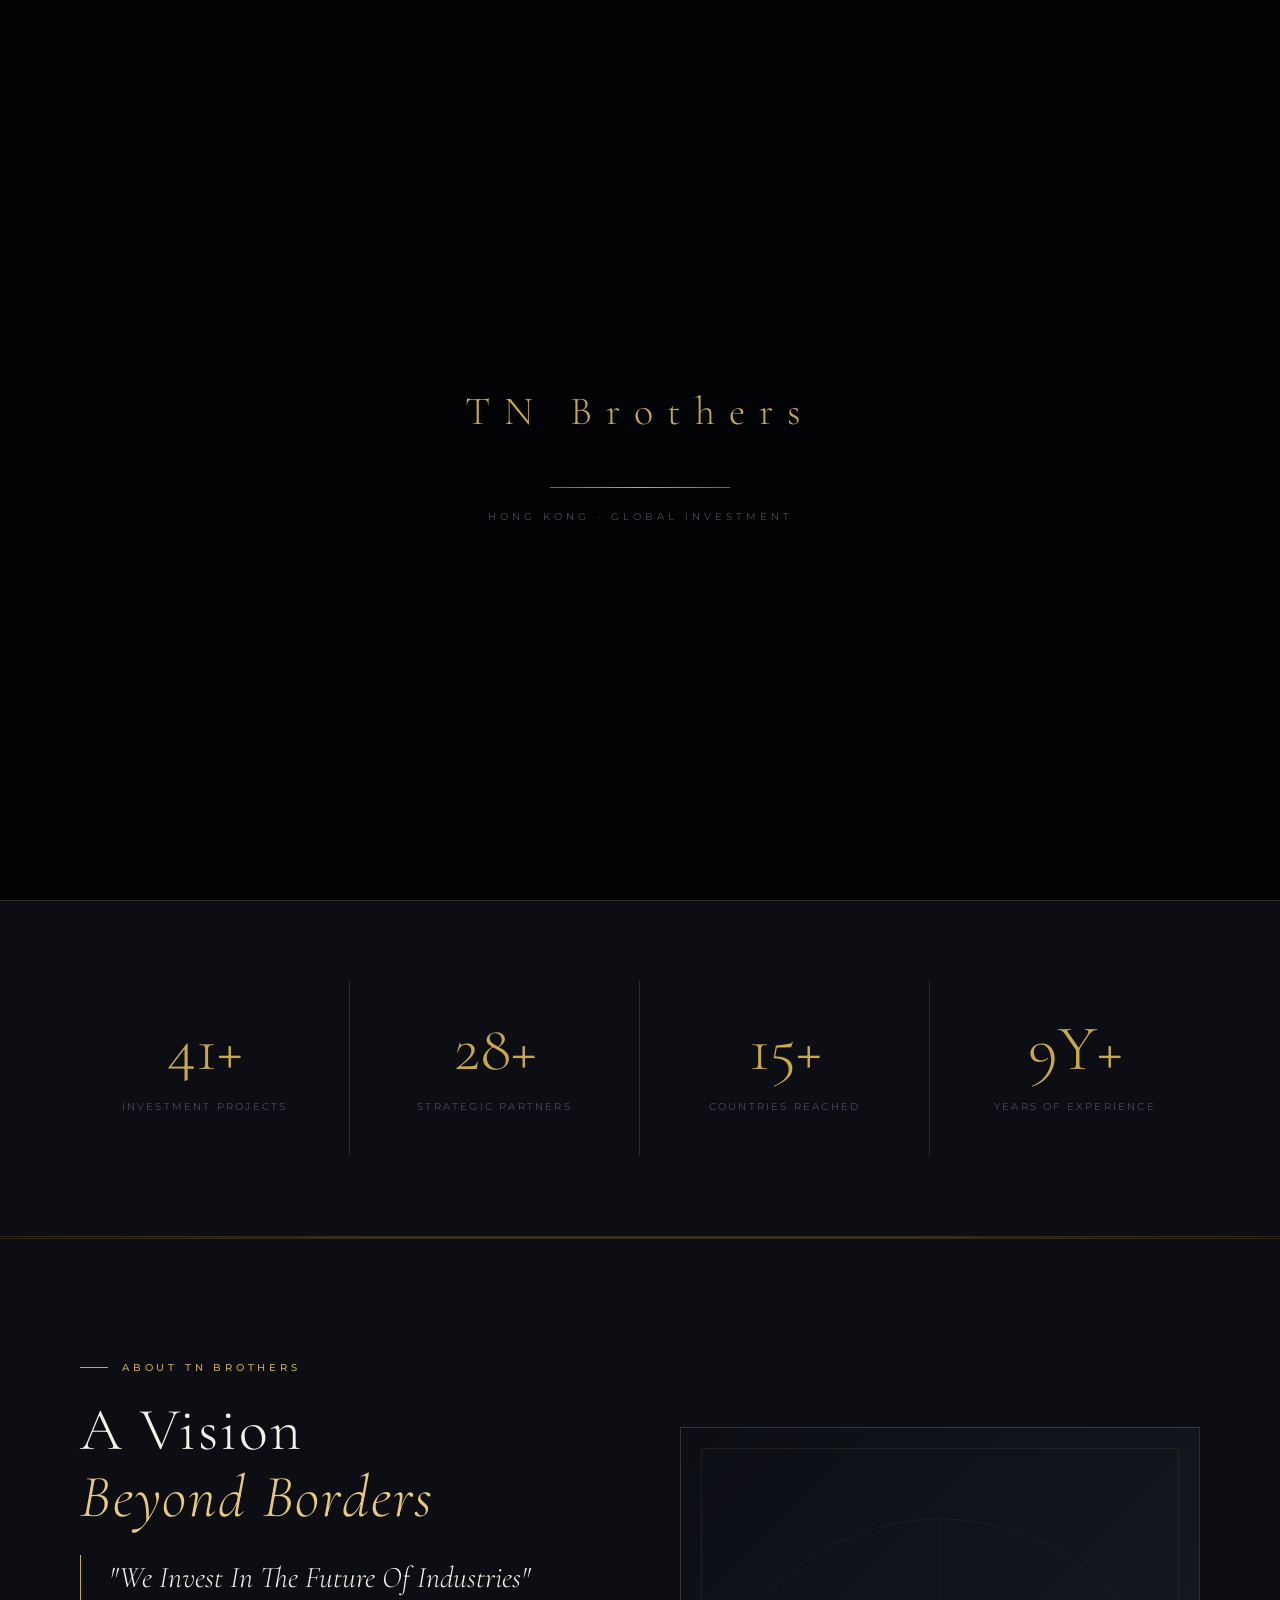
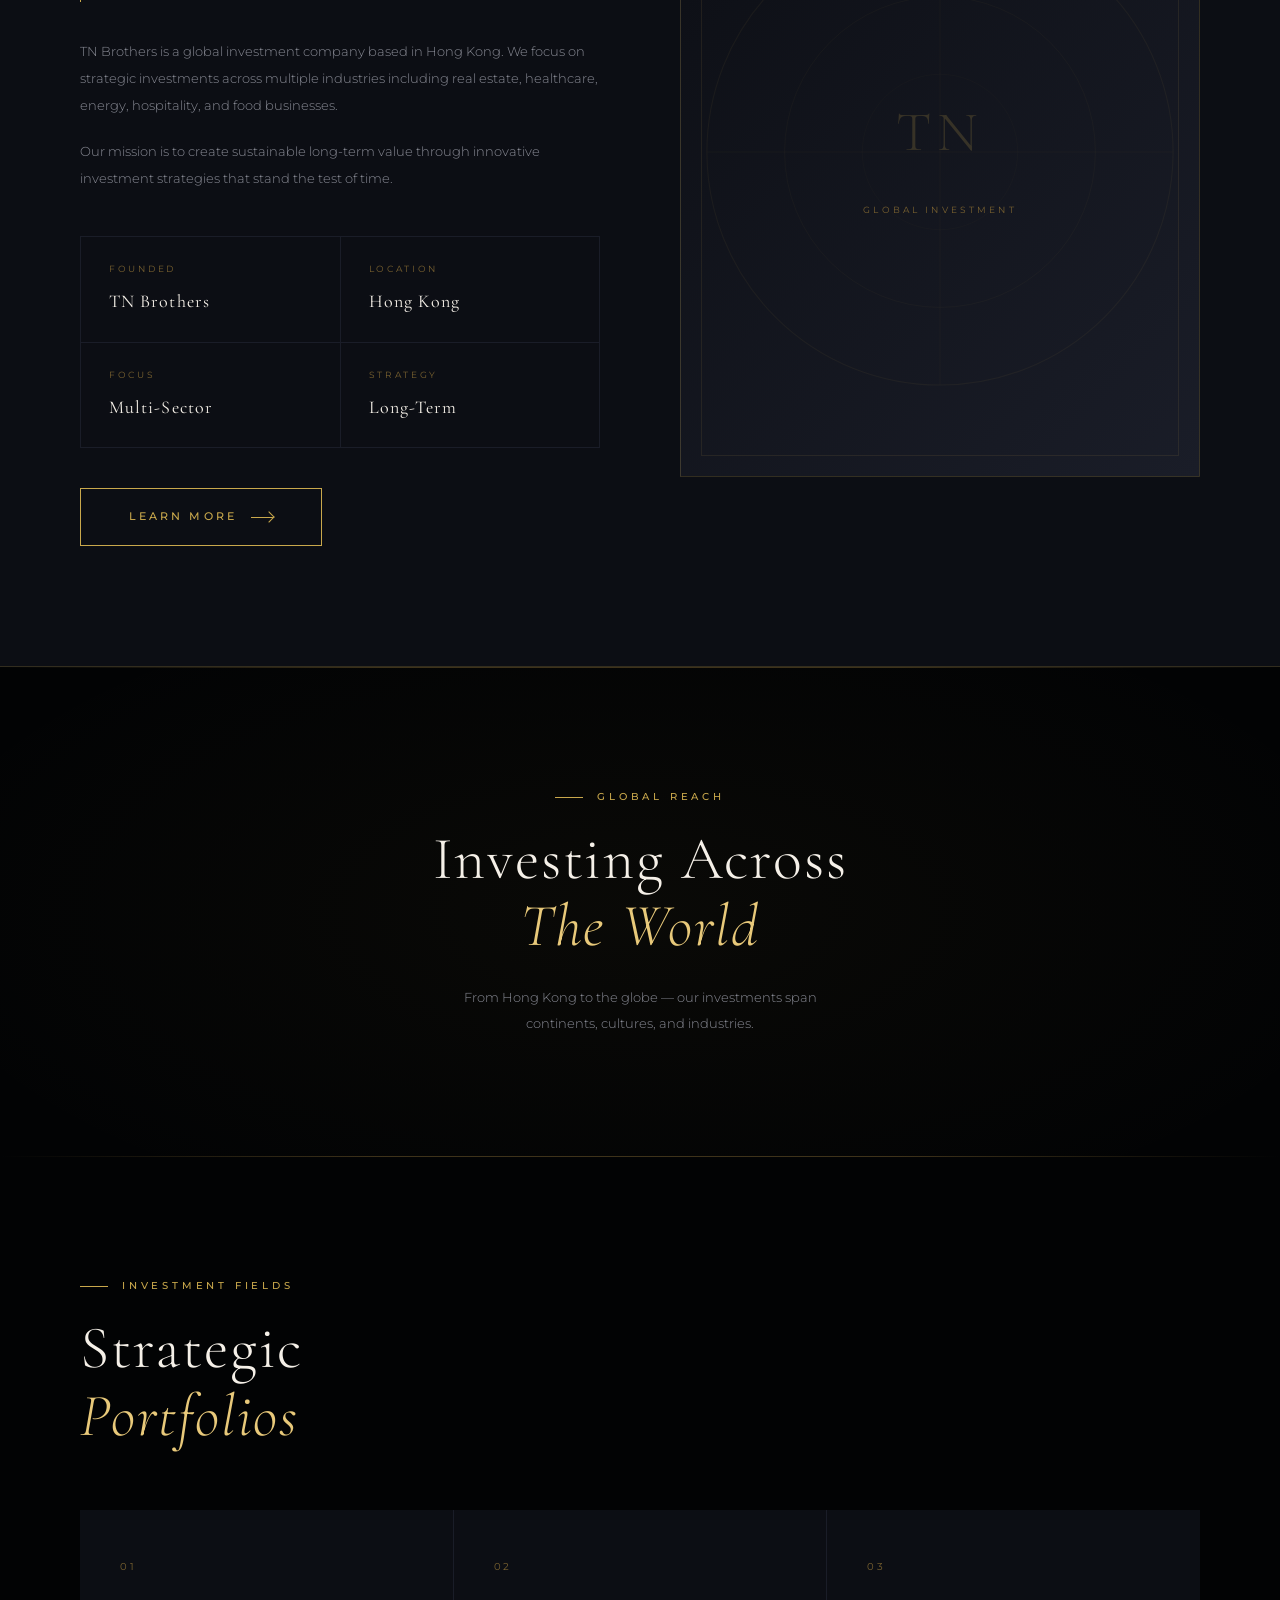
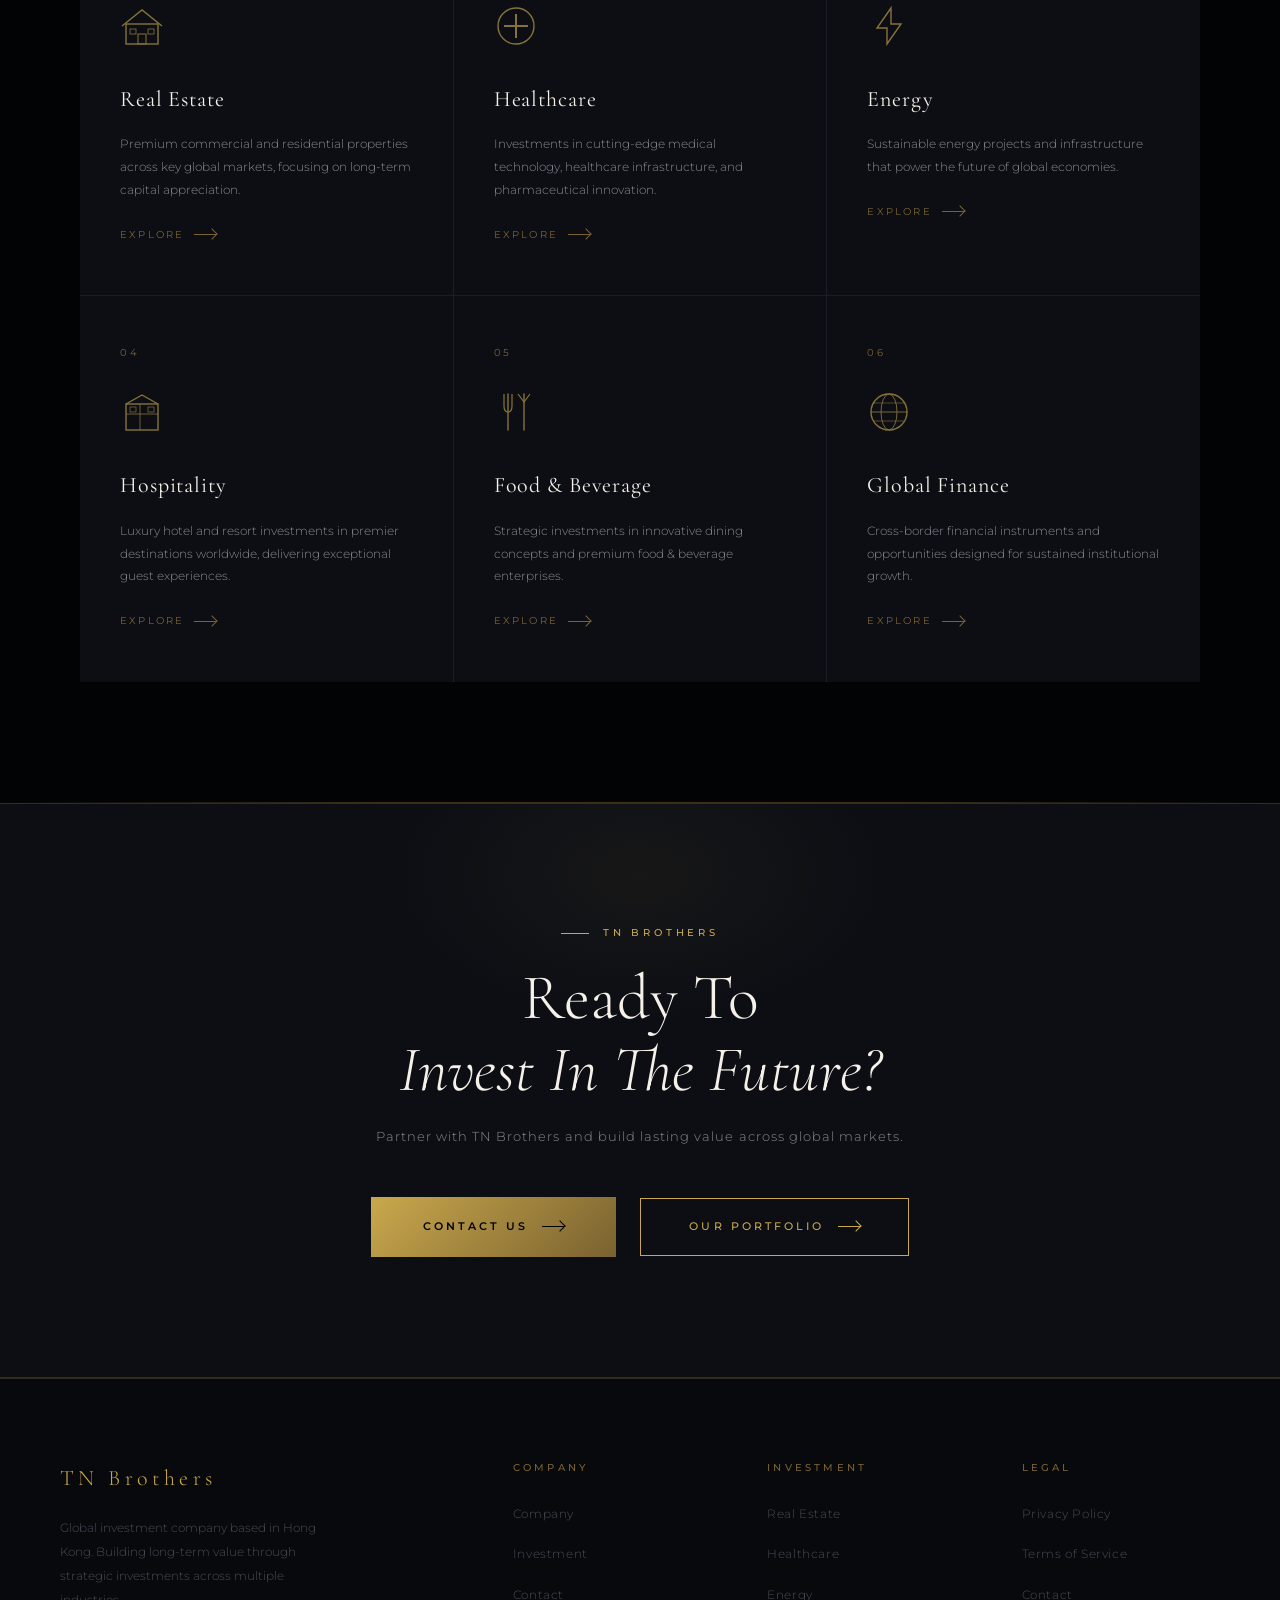
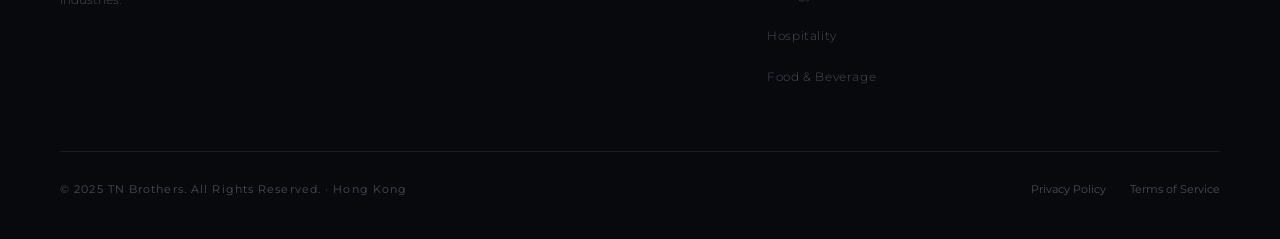
==== index.html @ 31b8f92a "Add files via upload" ====
<!DOCTYPE html>
<html lang="en">
<head>
  <!-- ============================================================
       TN BROTHERS - index.html (TOPページ)
       ここの情報を変更すれば基本情報が変わります
  ============================================================ -->
  <meta charset="UTF-8">
  <meta name="viewport" content="width=device-width, initial-scale=1.0">
  <meta name="description" content="TN Brothers - Global Investment Company based in Hong Kong. Strategic investments in real estate, healthcare, energy, hospitality and food businesses.">
  <meta name="keywords"    content="TN Brothers, investment, Hong Kong, global investment, real estate, healthcare, energy, hospitality">
  <meta property="og:title"       content="TN Brothers | Global Investment Company">
  <meta property="og:description" content="Building Long-Term Value Beyond Borders">
  <meta property="og:type"        content="website">
  <title>TN Brothers | Global Investment Company</title>
  <link rel="stylesheet" href="style.css">
  <!-- ファビコン（SVGインライン） -->
  <link rel="icon" type="image/svg+xml" href="data:image/svg+xml,<svg xmlns='http://www.w3.org/2000/svg' viewBox='0 0 32 32'><rect width='32' height='32' fill='%23020304'/><text y='24' x='3' font-size='22' fill='%23c9a84c' font-family='serif' font-weight='300'>T</text></svg>">
</head>
<body>

  <!-- ============================================================
       ローディング画面
  ============================================================ -->
  <div id="loading">
    <div class="loading-logo">TN Brothers</div>
    <div class="loading-bar-wrap">
      <div class="loading-bar"></div>
    </div>
    <div class="loading-text">Hong Kong · Global Investment</div>
  </div>

  <!-- ============================================================
       モバイルメニュー
  ============================================================ -->
  <nav class="mobile-menu" aria-label="Mobile Navigation">
    <ul class="mobile-menu-links">
      <li><a href="index.html">Home</a></li>
      <li><a href="company.html">Company</a></li>
      <li><a href="investment.html">Investment</a></li>
      <li><a href="contact.html">Contact</a></li>
    </ul>
  </nav>

  <!-- ============================================================
       ナビゲーション
  ============================================================ -->
  <header id="navbar" role="banner">
    <!-- ロゴ -->
    <a href="index.html" class="nav-logo" aria-label="TN Brothers Home">
      <!-- SVGロゴマーク（TNを象徴するシンプルな幾何学デザイン） -->
      <svg class="nav-logo-mark" viewBox="0 0 40 40" fill="none" xmlns="http://www.w3.org/2000/svg" aria-hidden="true">
        <rect x="0.5" y="0.5" width="39" height="39" stroke="#c9a84c" stroke-width="0.5" opacity="0.35"/>
        <!-- T の縦線 -->
        <line x1="7"  y1="8"  x2="7"  y2="32" stroke="#c9a84c" stroke-width="1.5" stroke-linecap="round"/>
        <!-- T の横線 -->
        <line x1="7"  y1="8"  x2="21" y2="8"  stroke="#c9a84c" stroke-width="1.5" stroke-linecap="round"/>
        <!-- T の中間線 -->
        <line x1="7"  y1="20" x2="16" y2="20" stroke="#c9a84c" stroke-width="0.9" opacity="0.6"/>
        <!-- N の縦線（左） -->
        <line x1="26" y1="8"  x2="26" y2="32" stroke="#c9a84c" stroke-width="1.5" stroke-linecap="round"/>
        <!-- N の縦線（右） -->
        <line x1="33" y1="8"  x2="33" y2="32" stroke="#c9a84c" stroke-width="1.5" stroke-linecap="round"/>
        <!-- N の斜め線 -->
        <line x1="26" y1="8"  x2="33" y2="32" stroke="#c9a84c" stroke-width="0.9" opacity="0.7"/>
      </svg>
      <span class="nav-logo-text">TN <span>Brothers</span></span>
    </a>

    <!-- ナビリンク（デスクトップ） -->
    <ul class="nav-links" role="navigation" aria-label="Main Navigation">
      <li><a href="company.html">Company</a></li>
      <li><a href="investment.html">Investment</a></li>
      <li><a href="contact.html">Contact</a></li>
    </ul>

    <!-- ハンバーガーボタン（モバイル） -->
    <button class="hamburger" aria-label="Toggle Menu" aria-expanded="false">
      <span></span>
      <span></span>
      <span></span>
    </button>
  </header>

  <!-- ============================================================
       ヒーローセクション
  ============================================================ -->
  <section class="hero" aria-label="Hero">

    <!-- 背景グラデーション -->
    <div class="hero-bg"></div>

    <!-- グリッドライン装飾 -->
    <div class="hero-grid" aria-hidden="true"></div>

    <!-- 下部フェードオーバーレイ -->
    <div class="hero-overlay" aria-hidden="true"></div>

    <!-- メインコンテンツ -->
    <div class="hero-content">

      <!-- ラベル -->
      <div class="hero-label">
        Global Investment Company &nbsp;·&nbsp; Hong Kong
      </div>

      <!-- メインタイトル
           ここのテキストを変更するとキャッチコピーが変わります -->
      <h1 class="hero-title">
        Building Long-Term<br>
        <em>Value Beyond Borders</em>
      </h1>

      <!-- サブタイトル -->
      <p class="hero-sub">
        Strategic Investments For The Future
      </p>

      <!-- CTAボタン -->
      <a href="contact.html" class="hero-cta">
        Get In Touch
        <span class="arrow-right" aria-hidden="true"></span>
      </a>
    </div>

    <!-- スクロールインジケーター -->
    <div class="hero-scroll" aria-hidden="true">
      <span class="hero-scroll-text">Scroll</span>
      <div class="hero-scroll-line"></div>
    </div>
  </section>

  <!-- ============================================================
       実績カウンターセクション
  ============================================================ -->
  <section style="background: var(--color-black-card); border-top: var(--border-gold); border-bottom: var(--border-gold); padding: 80px 60px;" aria-label="Statistics">
    <div style="max-width: var(--max-width); margin: 0 auto; display: grid; grid-template-columns: repeat(4, 1fr); gap: 0;">

      <!-- カウンター1 -->
      <div class="fade-in" style="padding: 36px; text-align: center; border-right: var(--border-gold);">
        <span style="font-family: var(--font-display); font-size: clamp(44px, 5vw, 68px); font-weight: 300; color: var(--color-gold); display: block; line-height: 1; margin-bottom: 10px;">
          <span data-counter="48" data-suffix="+">0+</span>
        </span>
        <span style="font-size: 10px; letter-spacing: 0.22em; text-transform: uppercase; color: var(--color-silver-dim);">
          Investment Projects
        </span>
      </div>

      <!-- カウンター2 -->
      <div class="fade-in" style="padding: 36px; text-align: center; border-right: var(--border-gold); transition-delay: 0.1s;">
        <span style="font-family: var(--font-display); font-size: clamp(44px, 5vw, 68px); font-weight: 300; color: var(--color-gold); display: block; line-height: 1; margin-bottom: 10px;">
          <span data-counter="32" data-suffix="+">0+</span>
        </span>
        <span style="font-size: 10px; letter-spacing: 0.22em; text-transform: uppercase; color: var(--color-silver-dim);">
          Strategic Partners
        </span>
      </div>

      <!-- カウンター3 -->
      <div class="fade-in" style="padding: 36px; text-align: center; border-right: var(--border-gold); transition-delay: 0.2s;">
        <span style="font-family: var(--font-display); font-size: clamp(44px, 5vw, 68px); font-weight: 300; color: var(--color-gold); display: block; line-height: 1; margin-bottom: 10px;">
          <span data-counter="18" data-suffix="+">0+</span>
        </span>
        <span style="font-size: 10px; letter-spacing: 0.22em; text-transform: uppercase; color: var(--color-silver-dim);">
          Countries Reached
        </span>
      </div>

      <!-- カウンター4 -->
      <div class="fade-in" style="padding: 36px; text-align: center; transition-delay: 0.3s;">
        <span style="font-family: var(--font-display); font-size: clamp(44px, 5vw, 68px); font-weight: 300; color: var(--color-gold); display: block; line-height: 1; margin-bottom: 10px;">
          <span data-counter="10" data-suffix="Y+">0Y+</span>
        </span>
        <span style="font-size: 10px; letter-spacing: 0.22em; text-transform: uppercase; color: var(--color-silver-dim);">
          Years Of Experience
        </span>
      </div>

    </div>
  </section>

  <div class="divider"></div>

  <!-- ============================================================
       会社紹介セクション
  ============================================================ -->
  <section class="about-section" aria-label="About TN Brothers">
    <div class="section-wrap">
      <div class="about-grid">

        <!-- 左：テキスト -->
        <div>
          <div class="section-label fade-in">About TN Brothers</div>

          <h2 class="section-title fade-in" style="transition-delay: 0.1s;">
            A Vision<br>
            <em>Beyond Borders</em>
          </h2>

          <!-- 引用文 -->
          <blockquote class="about-quote fade-in" style="transition-delay: 0.15s;">
            "We Invest In The Future Of Industries"
          </blockquote>

          <!-- 会社紹介文
               ここのテキストを変更すると会社紹介文が変わります -->
          <p class="about-text fade-in" style="transition-delay: 0.2s;">
            TN Brothers is a global investment company based in Hong Kong.
            We focus on strategic investments across multiple industries including
            real estate, healthcare, energy, hospitality, and food businesses.
          </p>
          <p class="about-text fade-in" style="transition-delay: 0.25s;">
            Our mission is to create sustainable long-term value through
            innovative investment strategies that stand the test of time.
          </p>

          <!-- 会社データ -->
          <div class="about-data fade-in" style="transition-delay: 0.3s;">
            <div class="about-data-item">
              <div class="about-data-label">Founded</div>
              <div class="about-data-value">TN Brothers</div>
            </div>
            <div class="about-data-item">
              <div class="about-data-label">Location</div>
              <div class="about-data-value">Hong Kong</div>
            </div>
            <div class="about-data-item">
              <div class="about-data-label">Focus</div>
              <div class="about-data-value">Multi-Sector</div>
            </div>
            <div class="about-data-item">
              <div class="about-data-label">Strategy</div>
              <div class="about-data-value">Long-Term</div>
            </div>
          </div>

          <a href="company.html" class="btn-outline fade-in" style="margin-left: 0; margin-top: 40px; transition-delay: 0.35s; display: inline-flex;">
            <span>Learn More</span>
            <span class="arrow-right" aria-hidden="true"></span>
          </a>
        </div>

        <!-- 右：ビジュアル -->
        <div class="about-visual fade-in-right" style="transition-delay: 0.2s;">
          <div class="about-visual-box">
            <!-- 背景の装飾SVG -->
            <svg style="position:absolute;inset:0;width:100%;height:100%;opacity:0.06;" viewBox="0 0 400 500" fill="none" aria-hidden="true">
              <circle cx="200" cy="250" r="180" stroke="#c9a84c" stroke-width="0.8"/>
              <circle cx="200" cy="250" r="120" stroke="#c9a84c" stroke-width="0.5"/>
              <circle cx="200" cy="250" r="60"  stroke="#c9a84c" stroke-width="0.3"/>
              <line x1="20"  y1="250" x2="380" y2="250" stroke="#c9a84c" stroke-width="0.5"/>
              <line x1="200" y1="70"  x2="200" y2="430" stroke="#c9a84c" stroke-width="0.5"/>
            </svg>
            <div class="about-visual-inner">
              <span class="about-visual-logo">TN</span>
              <span class="about-visual-sub">Global Investment</span>
            </div>
          </div>
        </div>

      </div>
    </div>
  </section>

  <div class="divider"></div>

  <!-- ============================================================
       世界地図エフェクトセクション
  ============================================================ -->
  <section style="position: relative; padding: 120px 60px; overflow: hidden; background: var(--color-black);" aria-label="Global Reach">

    <!-- Canvasエフェクト（script.js で描画） -->
    <canvas id="worldMapCanvas" style="position: absolute; inset: 0; width: 100%; height: 100%; opacity: 0.28;" aria-hidden="true"></canvas>

    <!-- 放射グロー -->
    <div style="position: absolute; inset: 0; background: radial-gradient(ellipse 60% 70% at 50% 50%, rgba(201,168,76,0.04), transparent);" aria-hidden="true"></div>

    <!-- コンテンツ -->
    <div style="position: relative; z-index: 2; max-width: var(--max-width); margin: 0 auto; text-align: center;">
      <div class="section-label fade-in" style="justify-content: center;">Global Reach</div>
      <h2 class="section-title fade-in" style="transition-delay: 0.1s;">
        Investing Across<br>
        <em>The World</em>
      </h2>
      <p class="section-lead fade-in" style="margin: 0 auto; text-align: center; transition-delay: 0.2s;">
        From Hong Kong to the globe — our investments span<br>
        continents, cultures, and industries.
      </p>
    </div>
  </section>

  <div class="divider"></div>

  <!-- ============================================================
       投資分野セクション
  ============================================================ -->
  <section style="padding: 120px 60px; max-width: var(--max-width); margin: 0 auto;" aria-label="Investment Fields">

    <div class="section-label fade-in">Investment Fields</div>
    <h2 class="section-title fade-in" style="transition-delay: 0.1s;">
      Strategic<br>
      <em>Portfolios</em>
    </h2>

    <!-- 投資分野グリッド -->
    <div class="fields-grid fade-in" style="transition-delay: 0.2s;">

      <!-- 01 不動産 -->
      <article class="field-card">
        <span class="field-number">01</span>
        <!-- SVGアイコン：建物 -->
        <svg class="field-icon" viewBox="0 0 44 44" fill="none" xmlns="http://www.w3.org/2000/svg" aria-hidden="true">
          <rect x="6" y="20" width="32" height="20" stroke="#c9a84c" stroke-width="1.4"/>
          <polyline points="2,22 22,6 42,22" stroke="#c9a84c" stroke-width="1.4" fill="none"/>
          <rect x="18" y="30" width="8" height="10" stroke="#c9a84c" stroke-width="1"/>
          <rect x="10" y="25" width="6" height="5" stroke="#c9a84c" stroke-width="0.8"/>
          <rect x="28" y="25" width="6" height="5" stroke="#c9a84c" stroke-width="0.8"/>
        </svg>
        <h3 class="field-title">Real Estate</h3>
        <p class="field-desc">
          Premium commercial and residential properties across key global markets,
          focusing on long-term capital appreciation.
        </p>
        <a href="investment.html" class="field-link">
          Explore <span class="arrow-right" aria-hidden="true"></span>
        </a>
      </article>

      <!-- 02 医療 -->
      <article class="field-card">
        <span class="field-number">02</span>
        <!-- SVGアイコン：十字 -->
        <svg class="field-icon" viewBox="0 0 44 44" fill="none" xmlns="http://www.w3.org/2000/svg" aria-hidden="true">
          <circle cx="22" cy="22" r="18" stroke="#c9a84c" stroke-width="1.4"/>
          <line x1="22" y1="10" x2="22" y2="34" stroke="#c9a84c" stroke-width="2"/>
          <line x1="10" y1="22" x2="34" y2="22" stroke="#c9a84c" stroke-width="2"/>
        </svg>
        <h3 class="field-title">Healthcare</h3>
        <p class="field-desc">
          Investments in cutting-edge medical technology, healthcare infrastructure,
          and pharmaceutical innovation.
        </p>
        <a href="investment.html" class="field-link">
          Explore <span class="arrow-right" aria-hidden="true"></span>
        </a>
      </article>

      <!-- 03 エネルギー -->
      <article class="field-card">
        <span class="field-number">03</span>
        <!-- SVGアイコン：稲妻 -->
        <svg class="field-icon" viewBox="0 0 44 44" fill="none" xmlns="http://www.w3.org/2000/svg" aria-hidden="true">
          <polygon points="24,4 10,24 20,24 20,40 34,20 24,20" stroke="#c9a84c" stroke-width="1.4" fill="none"/>
        </svg>
        <h3 class="field-title">Energy</h3>
        <p class="field-desc">
          Sustainable energy projects and infrastructure that power the future
          of global economies.
        </p>
        <a href="investment.html" class="field-link">
          Explore <span class="arrow-right" aria-hidden="true"></span>
        </a>
      </article>

      <!-- 04 ホテル -->
      <article class="field-card">
        <span class="field-number">04</span>
        <!-- SVGアイコン：ホテル建物 -->
        <svg class="field-icon" viewBox="0 0 44 44" fill="none" xmlns="http://www.w3.org/2000/svg" aria-hidden="true">
          <rect x="6" y="14" width="32" height="26" stroke="#c9a84c" stroke-width="1.4"/>
          <polyline points="6,14 22,5 38,14" stroke="#c9a84c" stroke-width="1.4" fill="none"/>
          <line x1="6"  y1="24" x2="38" y2="24" stroke="#c9a84c" stroke-width="0.8"/>
          <line x1="20" y1="14" x2="20" y2="40" stroke="#c9a84c" stroke-width="0.8"/>
          <rect x="10" y="17" width="6" height="5"  stroke="#c9a84c" stroke-width="0.7"/>
          <rect x="28" y="17" width="6" height="5"  stroke="#c9a84c" stroke-width="0.7"/>
        </svg>
        <h3 class="field-title">Hospitality</h3>
        <p class="field-desc">
          Luxury hotel and resort investments in premier destinations worldwide,
          delivering exceptional guest experiences.
        </p>
        <a href="investment.html" class="field-link">
          Explore <span class="arrow-right" aria-hidden="true"></span>
        </a>
      </article>

      <!-- 05 飲食 -->
      <article class="field-card">
        <span class="field-number">05</span>
        <!-- SVGアイコン：フォーク&ナイフ風 -->
        <svg class="field-icon" viewBox="0 0 44 44" fill="none" xmlns="http://www.w3.org/2000/svg" aria-hidden="true">
          <line x1="14" y1="4" x2="14" y2="40" stroke="#c9a84c" stroke-width="1.4" stroke-linecap="round"/>
          <path d="M10,4 L10,16 Q10,22 14,22 Q18,22 18,16 L18,4" stroke="#c9a84c" stroke-width="1.2" fill="none"/>
          <line x1="30" y1="4"  x2="30" y2="40" stroke="#c9a84c" stroke-width="1.4" stroke-linecap="round"/>
          <path d="M24,4 Q24,4 30,12 Q36,4 36,4"  stroke="#c9a84c" stroke-width="1.2" fill="none"/>
        </svg>
        <h3 class="field-title">Food & Beverage</h3>
        <p class="field-desc">
          Strategic investments in innovative dining concepts and premium
          food & beverage enterprises.
        </p>
        <a href="investment.html" class="field-link">
          Explore <span class="arrow-right" aria-hidden="true"></span>
        </a>
      </article>

      <!-- 06 グローバル -->
      <article class="field-card">
        <span class="field-number">06</span>
        <!-- SVGアイコン：地球 -->
        <svg class="field-icon" viewBox="0 0 44 44" fill="none" xmlns="http://www.w3.org/2000/svg" aria-hidden="true">
          <circle cx="22" cy="22" r="18" stroke="#c9a84c" stroke-width="1.4"/>
          <ellipse cx="22" cy="22" rx="8"  ry="18" stroke="#c9a84c" stroke-width="0.9"/>
          <line x1="4"  y1="22" x2="40" y2="22" stroke="#c9a84c" stroke-width="0.9"/>
          <line x1="7"  y1="13" x2="37" y2="13" stroke="#c9a84c" stroke-width="0.6"/>
          <line x1="7"  y1="31" x2="37" y2="31" stroke="#c9a84c" stroke-width="0.6"/>
        </svg>
        <h3 class="field-title">Global Finance</h3>
        <p class="field-desc">
          Cross-border financial instruments and opportunities designed
          for sustained institutional growth.
        </p>
        <a href="investment.html" class="field-link">
          Explore <span class="arrow-right" aria-hidden="true"></span>
        </a>
      </article>

    </div><!-- /fields-grid -->
  </section>

  <div class="divider"></div>

  <!-- ============================================================
       CTAセクション
  ============================================================ -->
  <section class="cta-section" aria-label="Call To Action">
    <div class="section-wrap" style="text-align: center;">

      <div class="section-label fade-in" style="justify-content: center;">
        TN Brothers
      </div>

      <h2 class="cta-title fade-in" style="transition-delay: 0.1s;">
        Ready To<br>
        <em>Invest In The Future?</em>
      </h2>

      <p class="cta-sub fade-in" style="transition-delay: 0.2s;">
        Partner with TN Brothers and build lasting value across global markets.
      </p>

      <!-- ボタン群 -->
      <div class="cta-buttons fade-in" style="transition-delay: 0.3s;">
        <a href="contact.html" class="btn-gold">
          <span>Contact Us</span>
          <span class="arrow-right" aria-hidden="true"></span>
        </a>
        <a href="investment.html" class="btn-outline">
          <span>Our Portfolio</span>
          <span class="arrow-right" aria-hidden="true"></span>
        </a>
      </div>

    </div>
  </section>

  <!-- ============================================================
       フッター
  ============================================================ -->
  <footer role="contentinfo">
    <div class="footer-inner">

      <!-- 上段：ブランド＋リンク -->
      <div class="footer-top">

        <!-- ブランド説明 -->
        <div class="footer-brand">
          <a href="index.html" class="footer-brand-logo">TN Brothers</a>
          <p class="footer-brand-text">
            Global investment company based in Hong Kong.
            Building long-term value through strategic investments
            across multiple industries.
          </p>
        </div>

        <!-- カラム1：会社 -->
        <div class="footer-col">
          <h4>Company</h4>
          <ul>
            <li><a href="company.html">Company</a></li>
            <li><a href="investment.html">Investment</a></li>
            <li><a href="contact.html">Contact</a></li>
          </ul>
        </div>

        <!-- カラム2：投資分野 -->
        <div class="footer-col">
          <h4>Investment</h4>
          <ul>
            <li><a href="investment.html">Real Estate</a></li>
            <li><a href="investment.html">Healthcare</a></li>
            <li><a href="investment.html">Energy</a></li>
            <li><a href="investment.html">Hospitality</a></li>
            <li><a href="investment.html">Food & Beverage</a></li>
          </ul>
        </div>

        <!-- カラム3：法的情報 -->
        <div class="footer-col">
          <h4>Legal</h4>
          <ul>
            <li><a href="#">Privacy Policy</a></li>
            <li><a href="#">Terms of Service</a></li>
            <li><a href="contact.html">Contact</a></li>
          </ul>
        </div>

      </div><!-- /footer-top -->

      <!-- 下段：コピーライト -->
      <div class="footer-bottom">
        <p class="footer-copy">
          © 2025 TN Brothers. All Rights Reserved. · Hong Kong
        </p>
        <div class="footer-legal">
          <a href="#">Privacy Policy</a>
          <a href="#">Terms of Service</a>
        </div>
      </div>

    </div><!-- /footer-inner -->
  </footer>

  <!-- JavaScript読み込み -->
  <script src="script.js"></script>

</body>
</html>
---- style.css ----
/* ============================================================
   TN BROTHERS - style.css
   黒ベース × ゴールドアクセント 超高級投資会社サイト
   ============================================================ */

/* ── Google Fonts 読み込み ── */
@import url('https://fonts.googleapis.com/css2?family=Cormorant+Garamond:ital,wght@0,300;0,400;0,600;1,300;1,400&family=Montserrat:wght@200;300;400;500;600&family=Noto+Serif+JP:wght@300;400;700&display=swap');

/* ============================================================
   CSS変数（色・フォント・余白を一括管理）
   ここを変更するだけで全体のデザインが変わります
   ============================================================ */
:root {
  /* ── 背景色 ── */
  --color-black:        #020304;      /* 最も深い黒 */
  --color-black-soft:   #08090c;      /* 少し明るい黒 */
  --color-black-card:   #0c0e14;      /* カード背景 */
  --color-black-border: #1a1d28;      /* ボーダー色 */

  /* ── ゴールド ── */
  --color-gold:         #c9a84c;      /* メインゴールド */
  --color-gold-light:   #e8c97a;      /* 明るいゴールド */
  --color-gold-bright:  #f5e09a;      /* 最も明るいゴールド */
  --color-gold-dim:     #7a6230;      /* 暗いゴールド */

  /* ── テキスト ── */
  --color-white:        #f5f0e8;      /* メインテキスト */
  --color-white-soft:   #c8c2b8;      /* サブテキスト */
  --color-silver:       #888a94;      /* 薄いテキスト */
  --color-silver-dim:   #484c58;      /* 最も薄いテキスト */

  /* ── フォント ── */
  --font-display: 'Cormorant Garamond', 'Noto Serif JP', serif;   /* 見出し用 */
  --font-body:    'Montserrat', 'Noto Serif JP', sans-serif;       /* 本文用 */

  /* ── 共通 ── */
  --max-width:    1240px;             /* コンテンツ最大幅 */
  --border-gold:  1px solid rgba(201, 168, 76, 0.2);
  --shadow-card:  0 20px 60px rgba(0, 0, 0, 0.6);
  --transition:   0.4s cubic-bezier(0.25, 0.46, 0.45, 0.94);
  --radius:       2px;
}

/* ============================================================
   リセット・ベース
   ============================================================ */
*,
*::before,
*::after {
  box-sizing: border-box;
  margin: 0;
  padding: 0;
}

html {
  font-size: 16px;
  scroll-behavior: smooth;
}

body {
  font-family: var(--font-body);
  background-color: var(--color-black);
  color: var(--color-white-soft);
  line-height: 1.8;
  overflow-x: hidden;
}

/* スクロールバー */
::-webkit-scrollbar {
  width: 4px;
}
::-webkit-scrollbar-track {
  background: var(--color-black);
}
::-webkit-scrollbar-thumb {
  background: var(--color-gold-dim);
  border-radius: 2px;
}

/* テキスト選択色 */
::selection {
  background: rgba(201, 168, 76, 0.25);
  color: var(--color-white);
}

/* リンクのデフォルトスタイル除去 */
a {
  text-decoration: none;
  color: inherit;
}

/* 画像 */
img {
  max-width: 100%;
  display: block;
}

/* ============================================================
   ローディング画面
   ============================================================ */
#loading {
  position: fixed;
  inset: 0;
  background: var(--color-black);
  z-index: 9999;
  display: flex;
  flex-direction: column;
  align-items: center;
  justify-content: center;
  transition: opacity 0.8s ease, visibility 0.8s ease;
}

/* ローディング完了時にクラスで非表示 */
#loading.hidden {
  opacity: 0;
  visibility: hidden;
  pointer-events: none;
}

.loading-logo {
  font-family: var(--font-display);
  font-size: 40px;
  font-weight: 300;
  letter-spacing: 0.35em;
  color: var(--color-gold);
  margin-bottom: 40px;
  opacity: 0;
  animation: fadeInUp 0.8s ease 0.3s forwards;
}

.loading-bar-wrap {
  width: 180px;
  height: 1px;
  background: var(--color-black-border);
  overflow: hidden;
}

.loading-bar {
  height: 100%;
  width: 0;
  background: linear-gradient(90deg, var(--color-gold-dim), var(--color-gold), var(--color-gold-dim));
  animation: loadBar 2s ease forwards;
}

.loading-text {
  font-size: 10px;
  letter-spacing: 0.4em;
  color: var(--color-silver-dim);
  text-transform: uppercase;
  margin-top: 20px;
  opacity: 0;
  animation: fadeInUp 0.8s ease 0.5s forwards;
}

@keyframes loadBar {
  0%   { width: 0%; }
  100% { width: 100%; }
}

/* ============================================================
   ナビゲーション
   ============================================================ */
#navbar {
  position: fixed;
  top: 0;
  left: 0;
  right: 0;
  z-index: 1000;
  padding: 28px 60px;
  display: flex;
  align-items: center;
  justify-content: space-between;
  transition: all 0.5s ease;
}

/* スクロール後の背景 */
#navbar.scrolled {
  background: rgba(2, 3, 4, 0.96);
  backdrop-filter: blur(20px);
  -webkit-backdrop-filter: blur(20px);
  padding: 18px 60px;
  border-bottom: var(--border-gold);
}

/* ロゴ */
.nav-logo {
  display: flex;
  align-items: center;
  gap: 12px;
  text-decoration: none;
}

.nav-logo-text {
  font-family: var(--font-display);
  font-size: 20px;
  font-weight: 600;
  letter-spacing: 0.18em;
  color: var(--color-white);
}

.nav-logo-text span {
  color: var(--color-gold);
}

/* SVGロゴマーク */
.nav-logo-mark {
  width: 40px;
  height: 40px;
  flex-shrink: 0;
}

/* ナビリンク一覧 */
.nav-links {
  display: flex;
  list-style: none;
  gap: 44px;
  align-items: center;
}

.nav-links a {
  font-size: 11px;
  font-weight: 400;
  letter-spacing: 0.22em;
  text-transform: uppercase;
  color: var(--color-silver);
  position: relative;
  transition: color var(--transition);
}

/* ホバー下線 */
.nav-links a::after {
  content: '';
  position: absolute;
  bottom: -4px;
  left: 0;
  width: 0;
  height: 1px;
  background: var(--color-gold);
  transition: width var(--transition);
}

.nav-links a:hover {
  color: var(--color-gold);
}

.nav-links a:hover::after,
.nav-links a.active::after {
  width: 100%;
}

.nav-links a.active {
  color: var(--color-gold);
}

/* ハンバーガーメニュー（モバイル用） */
.hamburger {
  display: none;
  flex-direction: column;
  gap: 5px;
  background: none;
  border: none;
  cursor: pointer;
  padding: 4px;
}

.hamburger span {
  display: block;
  width: 24px;
  height: 1px;
  background: var(--color-white-soft);
  transition: all 0.3s ease;
}

/* ============================================================
   モバイルメニュー
   ============================================================ */
.mobile-menu {
  position: fixed;
  inset: 0;
  background: rgba(2, 3, 4, 0.98);
  backdrop-filter: blur(20px);
  z-index: 990;
  display: flex;
  flex-direction: column;
  align-items: center;
  justify-content: center;
  opacity: 0;
  visibility: hidden;
  transition: all 0.4s ease;
}

.mobile-menu.open {
  opacity: 1;
  visibility: visible;
}

.mobile-menu-links {
  list-style: none;
  display: flex;
  flex-direction: column;
  align-items: center;
  gap: 36px;
}

.mobile-menu-links a {
  font-family: var(--font-display);
  font-size: 36px;
  font-weight: 300;
  letter-spacing: 0.08em;
  color: var(--color-white-soft);
  transition: color 0.3s ease;
}

.mobile-menu-links a:hover {
  color: var(--color-gold);
}

/* ============================================================
   ヒーローセクション
   ============================================================ */
.hero {
  position: relative;
  min-height: 100vh;
  display: flex;
  align-items: center;
  justify-content: center;
  overflow: hidden;
  text-align: center;
}

/* グラデーション背景 */
.hero-bg {
  position: absolute;
  inset: 0;
  background:
    radial-gradient(ellipse 80% 60% at 55% 40%, rgba(201, 168, 76, 0.05), transparent 60%),
    linear-gradient(160deg, #020810 0%, #040c18 50%, #020308 100%);
  z-index: 0;
}

/* グリッドライン演出 */
.hero-grid {
  position: absolute;
  inset: 0;
  background-image:
    linear-gradient(rgba(201, 168, 76, 0.04) 1px, transparent 1px),
    linear-gradient(90deg, rgba(201, 168, 76, 0.04) 1px, transparent 1px);
  background-size: 80px 80px;
  mask-image: radial-gradient(ellipse 70% 70% at 50% 40%, black 30%, transparent 100%);
  -webkit-mask-image: radial-gradient(ellipse 70% 70% at 50% 40%, black 30%, transparent 100%);
  z-index: 1;
}

/* 下部フェード */
.hero-overlay {
  position: absolute;
  inset: 0;
  background: linear-gradient(
    180deg,
    transparent 0%,
    transparent 50%,
    rgba(2, 3, 4, 0.7) 80%,
    var(--color-black) 100%
  );
  z-index: 2;
}

/* コンテンツ */
.hero-content {
  position: relative;
  z-index: 3;
  max-width: 860px;
  padding: 0 32px;
}

/* ラベル */
.hero-label {
  display: inline-flex;
  align-items: center;
  gap: 14px;
  font-size: 10px;
  font-weight: 400;
  letter-spacing: 0.4em;
  text-transform: uppercase;
  color: var(--color-gold);
  margin-bottom: 32px;
  opacity: 0;
  animation: fadeInUp 1s ease 2.4s forwards;
}

.hero-label::before,
.hero-label::after {
  content: '';
  width: 36px;
  height: 1px;
  background: var(--color-gold-dim);
}

/* メインタイトル */
.hero-title {
  font-family: var(--font-display);
  font-size: clamp(44px, 8vw, 90px);
  font-weight: 300;
  line-height: 1.08;
  letter-spacing: 0.04em;
  color: var(--color-white);
  margin-bottom: 28px;
  opacity: 0;
  animation: fadeInUp 1.2s ease 2.6s forwards;
}

.hero-title em {
  font-style: italic;
  color: var(--color-gold-light);
  display: block;
}

/* サブタイトル */
.hero-sub {
  font-size: 12px;
  font-weight: 300;
  letter-spacing: 0.28em;
  text-transform: uppercase;
  color: var(--color-silver);
  margin-bottom: 52px;
  opacity: 0;
  animation: fadeInUp 1s ease 2.9s forwards;
}

/* CTAボタン（アウトライン） */
.hero-cta {
  display: inline-flex;
  align-items: center;
  gap: 16px;
  padding: 18px 44px;
  border: 1px solid var(--color-gold);
  color: var(--color-gold);
  font-family: var(--font-body);
  font-size: 11px;
  font-weight: 500;
  letter-spacing: 0.25em;
  text-transform: uppercase;
  text-decoration: none;
  position: relative;
  overflow: hidden;
  transition: color 0.4s ease;
  opacity: 0;
  animation: fadeInUp 1s ease 3.1s forwards;
}

.hero-cta::before {
  content: '';
  position: absolute;
  inset: 0;
  background: var(--color-gold);
  transform: translateX(-101%);
  transition: transform 0.4s ease;
  z-index: -1;
}

.hero-cta:hover {
  color: var(--color-black);
}

.hero-cta:hover::before {
  transform: translateX(0);
}

/* 矢印 */
.arrow-right {
  display: inline-block;
  width: 22px;
  height: 1px;
  background: currentColor;
  position: relative;
  transition: width 0.3s ease;
}

.arrow-right::after {
  content: '';
  position: absolute;
  right: 0;
  top: -4px;
  width: 8px;
  height: 8px;
  border-right: 1px solid currentColor;
  border-top: 1px solid currentColor;
  transform: rotate(45deg);
}

.hero-cta:hover .arrow-right {
  width: 32px;
}

/* スクロールインジケーター */
.hero-scroll {
  position: absolute;
  bottom: 44px;
  left: 50%;
  transform: translateX(-50%);
  z-index: 3;
  display: flex;
  flex-direction: column;
  align-items: center;
  gap: 10px;
  opacity: 0;
  animation: fadeInUp 1s ease 3.4s forwards;
}

.hero-scroll-text {
  font-size: 9px;
  letter-spacing: 0.35em;
  text-transform: uppercase;
  color: var(--color-silver-dim);
}

.hero-scroll-line {
  width: 1px;
  height: 52px;
  background: linear-gradient(180deg, var(--color-gold-dim), transparent);
  animation: scrollPulse 2.2s ease-in-out infinite;
}

@keyframes scrollPulse {
  0%, 100% { opacity: 0.3; transform: scaleY(1); }
  50%       { opacity: 1;   transform: scaleY(1.1); }
}

/* ============================================================
   共通：フェードインアニメーション
   ============================================================ */
@keyframes fadeInUp {
  from {
    opacity: 0;
    transform: translateY(28px);
  }
  to {
    opacity: 1;
    transform: translateY(0);
  }
}

/* スクロールで発火 */
.fade-in {
  opacity: 0;
  transform: translateY(36px);
  transition: opacity 0.9s ease, transform 0.9s ease;
}

.fade-in.visible {
  opacity: 1;
  transform: translateY(0);
}

.fade-in-left {
  opacity: 0;
  transform: translateX(-36px);
  transition: opacity 0.9s ease, transform 0.9s ease;
}

.fade-in-left.visible {
  opacity: 1;
  transform: translateX(0);
}

.fade-in-right {
  opacity: 0;
  transform: translateX(36px);
  transition: opacity 0.9s ease, transform 0.9s ease;
}

.fade-in-right.visible {
  opacity: 1;
  transform: translateX(0);
}

/* ============================================================
   共通：セクションレイアウト
   ============================================================ */
.section-wrap {
  max-width: var(--max-width);
  margin: 0 auto;
  padding: 120px 60px;
}

/* セクションラベル（小文字の上部ラベル） */
.section-label {
  display: flex;
  align-items: center;
  gap: 14px;
  font-size: 10px;
  font-weight: 500;
  letter-spacing: 0.38em;
  text-transform: uppercase;
  color: var(--color-gold);
  margin-bottom: 20px;
}

.section-label::before {
  content: '';
  width: 28px;
  height: 1px;
  background: var(--color-gold);
  flex-shrink: 0;
}

/* セクションタイトル */
.section-title {
  font-family: var(--font-display);
  font-size: clamp(34px, 5vw, 60px);
  font-weight: 300;
  line-height: 1.12;
  color: var(--color-white);
  margin-bottom: 24px;
  letter-spacing: 0.03em;
}

.section-title em {
  font-style: italic;
  color: var(--color-gold-light);
}

/* セクションリード文 */
.section-lead {
  font-size: 13px;
  font-weight: 300;
  color: var(--color-silver);
  line-height: 2;
  max-width: 540px;
}

/* 区切り線 */
.divider {
  width: 100%;
  height: 1px;
  background: linear-gradient(90deg, transparent, var(--color-gold-dim) 30%, var(--color-gold-dim) 70%, transparent);
  opacity: 0.5;
}

/* ============================================================
   会社紹介セクション
   ============================================================ */
.about-section {
  background: var(--color-black-card);
  border-top: var(--border-gold);
  border-bottom: var(--border-gold);
}

.about-grid {
  display: grid;
  grid-template-columns: 1fr 1fr;
  gap: 80px;
  align-items: center;
}

.about-quote {
  font-family: var(--font-display);
  font-size: clamp(20px, 2.5vw, 30px);
  font-weight: 300;
  font-style: italic;
  line-height: 1.55;
  color: var(--color-white);
  border-left: 1px solid var(--color-gold);
  padding-left: 28px;
  margin-bottom: 36px;
}

.about-text {
  font-size: 13px;
  font-weight: 300;
  color: var(--color-silver);
  line-height: 2.1;
  margin-bottom: 18px;
}

/* 会社データ表 */
.about-data {
  display: grid;
  grid-template-columns: 1fr 1fr;
  gap: 1px;
  background: var(--color-black-border);
  margin-top: 44px;
  border: 1px solid var(--color-black-border);
}

.about-data-item {
  background: var(--color-black-card);
  padding: 24px 28px;
}

.about-data-label {
  font-size: 9px;
  letter-spacing: 0.3em;
  text-transform: uppercase;
  color: var(--color-gold-dim);
  margin-bottom: 8px;
}

.about-data-value {
  font-family: var(--font-display);
  font-size: 18px;
  font-weight: 400;
  color: var(--color-white);
  letter-spacing: 0.06em;
}

/* 右側ビジュアル */
.about-visual {
  position: relative;
}

.about-visual-box {
  aspect-ratio: 4/5;
  background: linear-gradient(135deg, var(--color-black-card), var(--color-black-border));
  border: var(--border-gold);
  display: flex;
  align-items: center;
  justify-content: center;
  position: relative;
  overflow: hidden;
}

/* 装飾的なコーナー */
.about-visual-box::before {
  content: '';
  position: absolute;
  top: 20px;
  left: 20px;
  right: 20px;
  bottom: 20px;
  border: 1px solid rgba(201, 168, 76, 0.1);
}

.about-visual-inner {
  text-align: center;
  z-index: 1;
}

.about-visual-logo {
  font-family: var(--font-display);
  font-size: 56px;
  font-weight: 300;
  color: var(--color-gold);
  opacity: 0.2;
  letter-spacing: 0.1em;
  display: block;
  margin-bottom: 12px;
}

.about-visual-sub {
  font-size: 9px;
  letter-spacing: 0.35em;
  color: var(--color-gold-dim);
  text-transform: uppercase;
}

/* ============================================================
   投資分野セクション
   ============================================================ */
.fields-grid {
  display: grid;
  grid-template-columns: repeat(3, 1fr);
  gap: 1px;
  background: var(--color-black-border);
  margin-top: 60px;
}

/* 投資カード */
.field-card {
  background: var(--color-black-card);
  padding: 48px 40px;
  position: relative;
  overflow: hidden;
  transition: background var(--transition);
}

/* ホバー時の上部ライン */
.field-card::before {
  content: '';
  position: absolute;
  top: 0;
  left: 0;
  right: 0;
  height: 1px;
  background: linear-gradient(90deg, transparent, var(--color-gold), transparent);
  opacity: 0;
  transition: opacity var(--transition);
}

.field-card:hover {
  background: var(--color-black-soft);
}

.field-card:hover::before {
  opacity: 1;
}

/* 番号 */
.field-number {
  font-size: 10px;
  letter-spacing: 0.25em;
  color: var(--color-gold-dim);
  font-family: 'Montserrat', sans-serif;
  margin-bottom: 28px;
  display: block;
}

/* アイコン */
.field-icon {
  width: 44px;
  height: 44px;
  margin-bottom: 22px;
  opacity: 0.65;
  transition: opacity var(--transition);
}

.field-card:hover .field-icon {
  opacity: 1;
}

/* タイトル */
.field-title {
  font-family: var(--font-display);
  font-size: 22px;
  font-weight: 400;
  color: var(--color-white);
  margin-bottom: 14px;
  letter-spacing: 0.04em;
}

/* 説明文 */
.field-desc {
  font-size: 12px;
  font-weight: 300;
  color: var(--color-silver);
  line-height: 1.9;
}

/* もっと見るリンク */
.field-link {
  display: inline-flex;
  align-items: center;
  gap: 10px;
  margin-top: 24px;
  font-size: 10px;
  letter-spacing: 0.22em;
  text-transform: uppercase;
  color: var(--color-gold-dim);
  transition: color var(--transition), gap var(--transition);
}

.field-card:hover .field-link {
  color: var(--color-gold);
  gap: 16px;
}

/* ============================================================
   CTAセクション
   ============================================================ */
.cta-section {
  background: var(--color-black-card);
  border-top: var(--border-gold);
  border-bottom: var(--border-gold);
  text-align: center;
  position: relative;
  overflow: hidden;
}

/* 背景グロー */
.cta-section::before {
  content: '';
  position: absolute;
  top: -80px;
  left: 50%;
  transform: translateX(-50%);
  width: 500px;
  height: 300px;
  background: radial-gradient(ellipse, rgba(201, 168, 76, 0.06), transparent 70%);
  pointer-events: none;
}

.cta-title {
  font-family: var(--font-display);
  font-size: clamp(34px, 5vw, 64px);
  font-weight: 300;
  line-height: 1.12;
  color: var(--color-white);
  margin-bottom: 20px;
}

.cta-sub {
  font-size: 13px;
  font-weight: 300;
  color: var(--color-silver);
  margin-bottom: 48px;
  letter-spacing: 0.08em;
}

/* ゴールドボタン */
.btn-gold {
  display: inline-flex;
  align-items: center;
  gap: 14px;
  padding: 20px 52px;
  background: linear-gradient(135deg, var(--color-gold), var(--color-gold-dim));
  color: var(--color-black);
  font-family: var(--font-body);
  font-size: 11px;
  font-weight: 600;
  letter-spacing: 0.28em;
  text-transform: uppercase;
  text-decoration: none;
  transition: all var(--transition);
  position: relative;
  overflow: hidden;
}

.btn-gold::before {
  content: '';
  position: absolute;
  inset: 0;
  background: linear-gradient(135deg, var(--color-gold-bright), var(--color-gold));
  opacity: 0;
  transition: opacity var(--transition);
}

.btn-gold:hover::before {
  opacity: 1;
}

.btn-gold span {
  position: relative;
  z-index: 1;
}

/* アウトラインボタン */
.btn-outline {
  display: inline-flex;
  align-items: center;
  gap: 14px;
  padding: 18px 48px;
  border: 1px solid var(--color-gold);
  color: var(--color-gold);
  font-family: var(--font-body);
  font-size: 11px;
  font-weight: 500;
  letter-spacing: 0.28em;
  text-transform: uppercase;
  text-decoration: none;
  margin-left: 20px;
  position: relative;
  overflow: hidden;
  transition: color var(--transition);
}

.btn-outline::before {
  content: '';
  position: absolute;
  inset: 0;
  background: var(--color-gold);
  transform: translateX(-101%);
  transition: transform var(--transition);
  z-index: -1;
}

.btn-outline:hover {
  color: var(--color-black);
}

.btn-outline:hover::before {
  transform: translateX(0);
}

/* ============================================================
   フッター
   ============================================================ */
footer {
  background: var(--color-black-soft);
  border-top: var(--border-gold);
  padding: 80px 60px 40px;
}

.footer-inner {
  max-width: var(--max-width);
  margin: 0 auto;
}

.footer-top {
  display: grid;
  grid-template-columns: 2fr 1fr 1fr 1fr;
  gap: 56px;
  margin-bottom: 60px;
}

/* ブランド説明 */
.footer-brand-logo {
  font-family: var(--font-display);
  font-size: 22px;
  font-weight: 300;
  letter-spacing: 0.2em;
  color: var(--color-gold);
  display: block;
  margin-bottom: 18px;
}

.footer-brand-text {
  font-size: 12px;
  font-weight: 300;
  color: var(--color-silver-dim);
  line-height: 2;
  max-width: 260px;
}

/* フッターカラムタイトル */
.footer-col h4 {
  font-size: 10px;
  letter-spacing: 0.32em;
  text-transform: uppercase;
  color: var(--color-gold-dim);
  margin-bottom: 22px;
  font-weight: 500;
}

.footer-col ul {
  list-style: none;
  display: flex;
  flex-direction: column;
  gap: 12px;
}

.footer-col a {
  font-size: 12px;
  font-weight: 300;
  color: var(--color-silver-dim);
  letter-spacing: 0.05em;
  transition: color var(--transition);
}

.footer-col a:hover {
  color: var(--color-gold-light);
}

/* フッターボトム */
.footer-bottom {
  border-top: 1px solid var(--color-black-border);
  padding-top: 28px;
  display: flex;
  align-items: center;
  justify-content: space-between;
  flex-wrap: wrap;
  gap: 12px;
}

.footer-copy {
  font-size: 11px;
  color: var(--color-silver-dim);
  letter-spacing: 0.1em;
}

.footer-legal {
  display: flex;
  gap: 24px;
}

.footer-legal a {
  font-size: 11px;
  color: var(--color-silver-dim);
  transition: color var(--transition);
}

.footer-legal a:hover {
  color: var(--color-gold);
}

/* ============================================================
   お問い合わせフォーム
   ============================================================ */
.contact-grid {
  display: grid;
  grid-template-columns: 1fr 1fr;
  gap: 80px;
  align-items: start;
}

.contact-info-title {
  font-family: var(--font-display);
  font-size: 26px;
  font-weight: 300;
  color: var(--color-white);
  margin-bottom: 16px;
}

.contact-info-text {
  font-size: 13px;
  color: var(--color-silver);
  line-height: 2;
  font-weight: 300;
  margin-bottom: 36px;
}

/* 連絡先詳細 */
.contact-detail-list {
  display: flex;
  flex-direction: column;
  gap: 20px;
}

.contact-detail-item {
  display: flex;
  gap: 16px;
  align-items: flex-start;
}

.contact-detail-icon {
  width: 36px;
  height: 36px;
  border: 1px solid var(--color-gold-dim);
  display: flex;
  align-items: center;
  justify-content: center;
  flex-shrink: 0;
  color: var(--color-gold);
  font-size: 14px;
}

.contact-detail-label {
  font-size: 9px;
  letter-spacing: 0.25em;
  text-transform: uppercase;
  color: var(--color-gold-dim);
  margin-bottom: 4px;
}

.contact-detail-value {
  font-size: 13px;
  color: var(--color-silver);
  font-weight: 300;
}

/* フォーム */
.contact-form {
  display: flex;
  flex-direction: column;
}

/* フォームグループ（入力欄ひとつ分） */
.form-group {
  border-bottom: 1px solid var(--color-black-border);
  transition: border-color 0.3s ease;
}

.form-group:first-child {
  border-top: 1px solid var(--color-black-border);
}

.form-group:focus-within {
  border-color: var(--color-gold);
}

.form-label {
  display: block;
  font-size: 9px;
  letter-spacing: 0.32em;
  text-transform: uppercase;
  color: var(--color-gold-dim);
  padding-top: 20px;
  padding-bottom: 4px;
  transition: color 0.3s ease;
}

.form-group:focus-within .form-label {
  color: var(--color-gold);
}

.form-input,
.form-textarea,
.form-select {
  width: 100%;
  background: none;
  border: none;
  outline: none;
  color: var(--color-white);
  font-family: var(--font-body);
  font-size: 14px;
  font-weight: 300;
  padding: 4px 0 18px;
  letter-spacing: 0.04em;
}

.form-input::placeholder,
.form-textarea::placeholder {
  color: var(--color-silver-dim);
}

.form-textarea {
  resize: none;
  height: 110px;
  line-height: 1.8;
}

.form-select {
  appearance: none;
  -webkit-appearance: none;
  color: var(--color-silver-dim);
  cursor: pointer;
}

.form-select option {
  background: var(--color-black-card);
  color: var(--color-white);
}

/* 送信ボタン */
.form-submit {
  margin-top: 44px;
  padding: 18px 52px;
  background: none;
  border: 1px solid var(--color-gold);
  color: var(--color-gold);
  font-family: var(--font-body);
  font-size: 11px;
  font-weight: 500;
  letter-spacing: 0.3em;
  text-transform: uppercase;
  cursor: pointer;
  position: relative;
  overflow: hidden;
  transition: color var(--transition);
  align-self: flex-start;
}

.form-submit::before {
  content: '';
  position: absolute;
  inset: 0;
  background: var(--color-gold);
  transform: translateX(-101%);
  transition: transform var(--transition);
  z-index: -1;
}

.form-submit:hover {
  color: var(--color-black);
}

.form-submit:hover::before {
  transform: translateX(0);
}

/* 送信完了メッセージ */
.form-success {
  display: none;
  text-align: center;
  padding: 48px;
  border: 1px solid rgba(201, 168, 76, 0.3);
  background: var(--color-black-card);
}

.form-success-icon {
  font-size: 48px;
  margin-bottom: 16px;
}

.form-success h3 {
  font-family: var(--font-display);
  font-size: 24px;
  font-weight: 300;
  color: var(--color-gold);
  margin-bottom: 10px;
}

.form-success p {
  font-size: 13px;
  color: var(--color-silver);
  font-weight: 300;
}

/* ============================================================
   サブページ ページヘッダー
   ============================================================ */
.page-header {
  padding: 180px 60px 100px;
  max-width: var(--max-width);
  margin: 0 auto;
  border-bottom: var(--border-gold);
  margin-bottom: 0;
}

.page-header-title {
  font-family: var(--font-display);
  font-size: clamp(56px, 9vw, 108px);
  font-weight: 300;
  letter-spacing: 0.02em;
  color: var(--color-white);
  line-height: 1;
  margin-top: 20px;
}

/* ============================================================
   レスポンシブ（タブレット）
   ============================================================ */
@media (max-width: 1024px) {
  #navbar { padding: 22px 36px; }
  #navbar.scrolled { padding: 15px 36px; }

  .section-wrap { padding: 100px 40px; }

  .about-grid { grid-template-columns: 1fr; gap: 48px; }
  .about-visual { display: none; }

  .fields-grid { grid-template-columns: repeat(2, 1fr); }

  .footer-top { grid-template-columns: 1fr 1fr; gap: 36px; }

  .contact-grid { grid-template-columns: 1fr; gap: 48px; }

  .page-header { padding: 160px 40px 80px; }
}

/* ============================================================
   レスポンシブ（スマートフォン）
   ============================================================ */
@media (max-width: 768px) {
  /* ナビ */
  #navbar { padding: 18px 24px; }
  #navbar.scrolled { padding: 14px 24px; }
  .nav-links { display: none; }
  .hamburger { display: flex; }

  /* ヒーロー */
  .hero-title { font-size: clamp(36px, 11vw, 52px); }
  .hero-cta { padding: 16px 32px; }

  /* セクション */
  .section-wrap { padding: 80px 24px; }

  /* 投資カード */
  .fields-grid { grid-template-columns: 1fr; }

  /* フッター */
  footer { padding: 60px 24px 32px; }
  .footer-top { grid-template-columns: 1fr; gap: 28px; }
  .footer-bottom { flex-direction: column; align-items: flex-start; }

  /* ボタン */
  .btn-outline { margin-left: 0; margin-top: 14px; }
  .cta-buttons { display: flex; flex-direction: column; align-items: center; }

  /* ページヘッダー */
  .page-header { padding: 140px 24px 70px; }

  /* お問い合わせ */
  .contact-grid { gap: 36px; }

  /* ローディング */
  .loading-logo { font-size: 30px; }
}
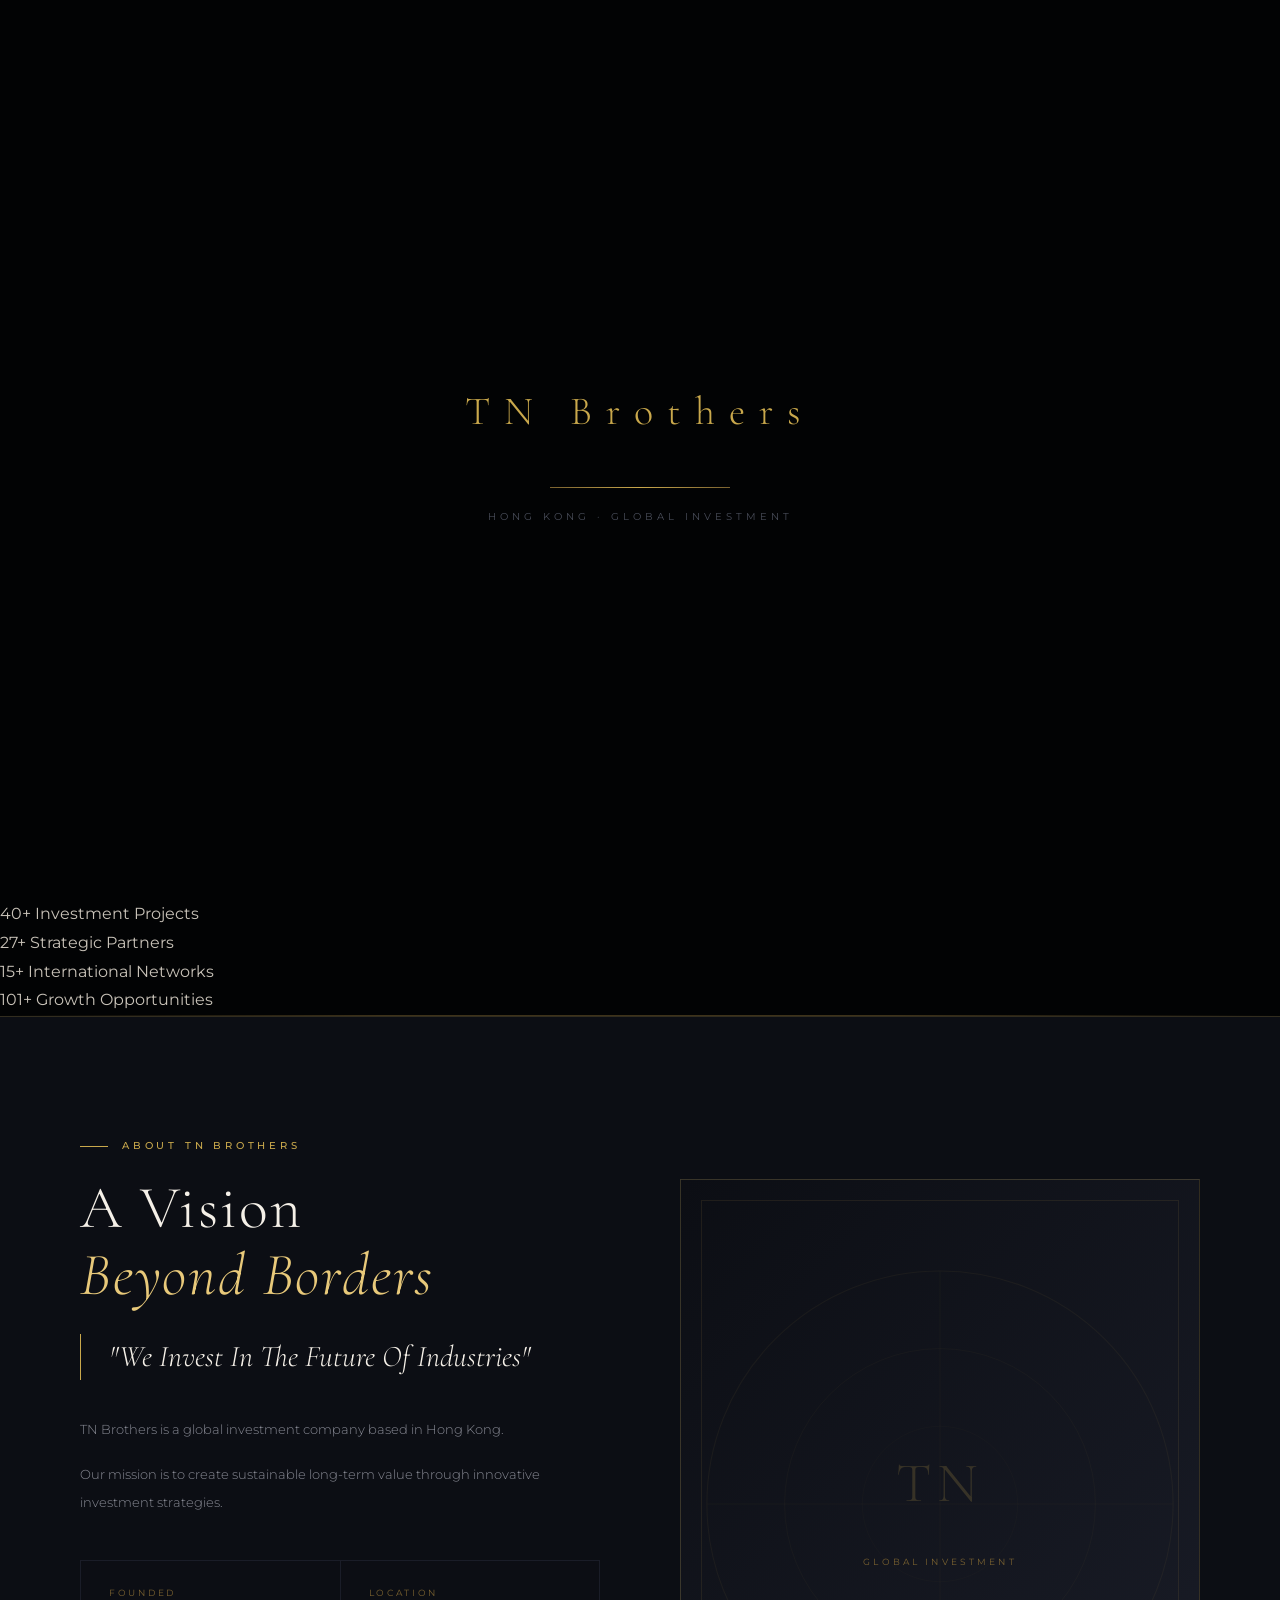
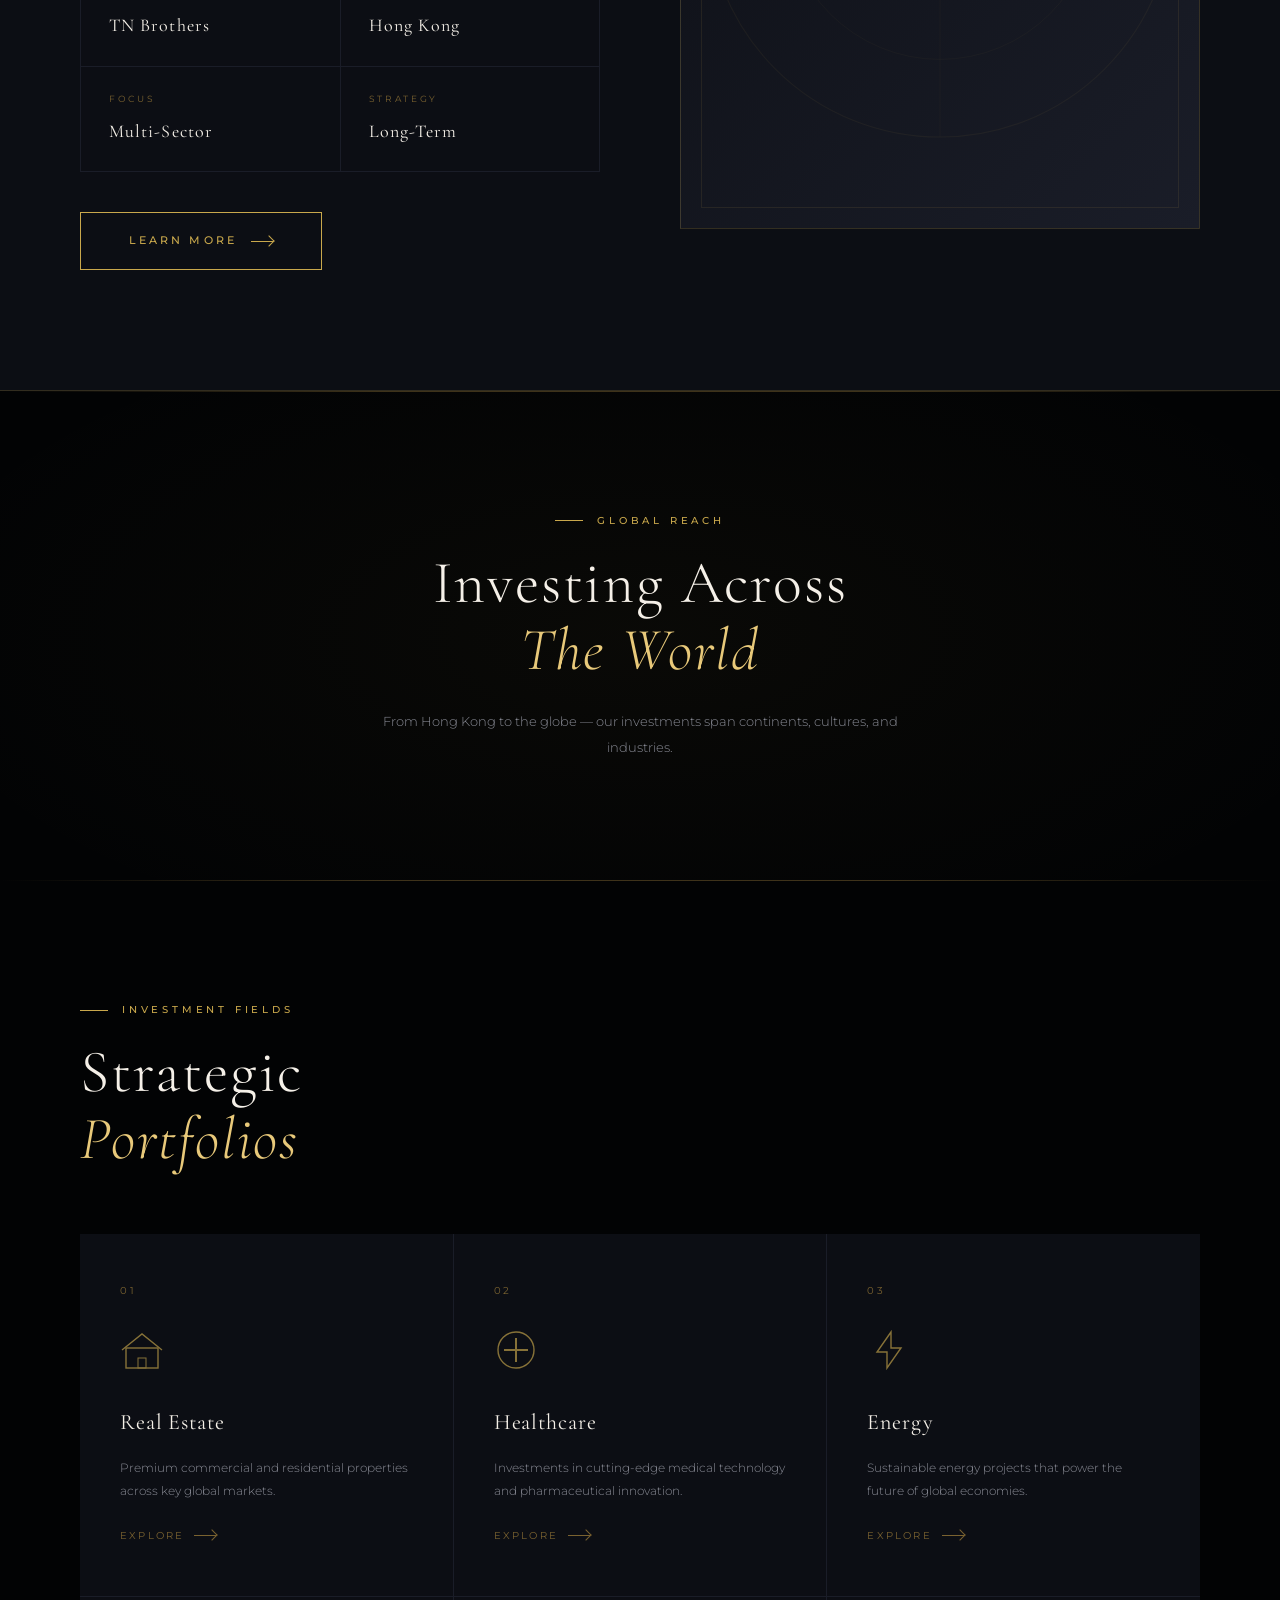
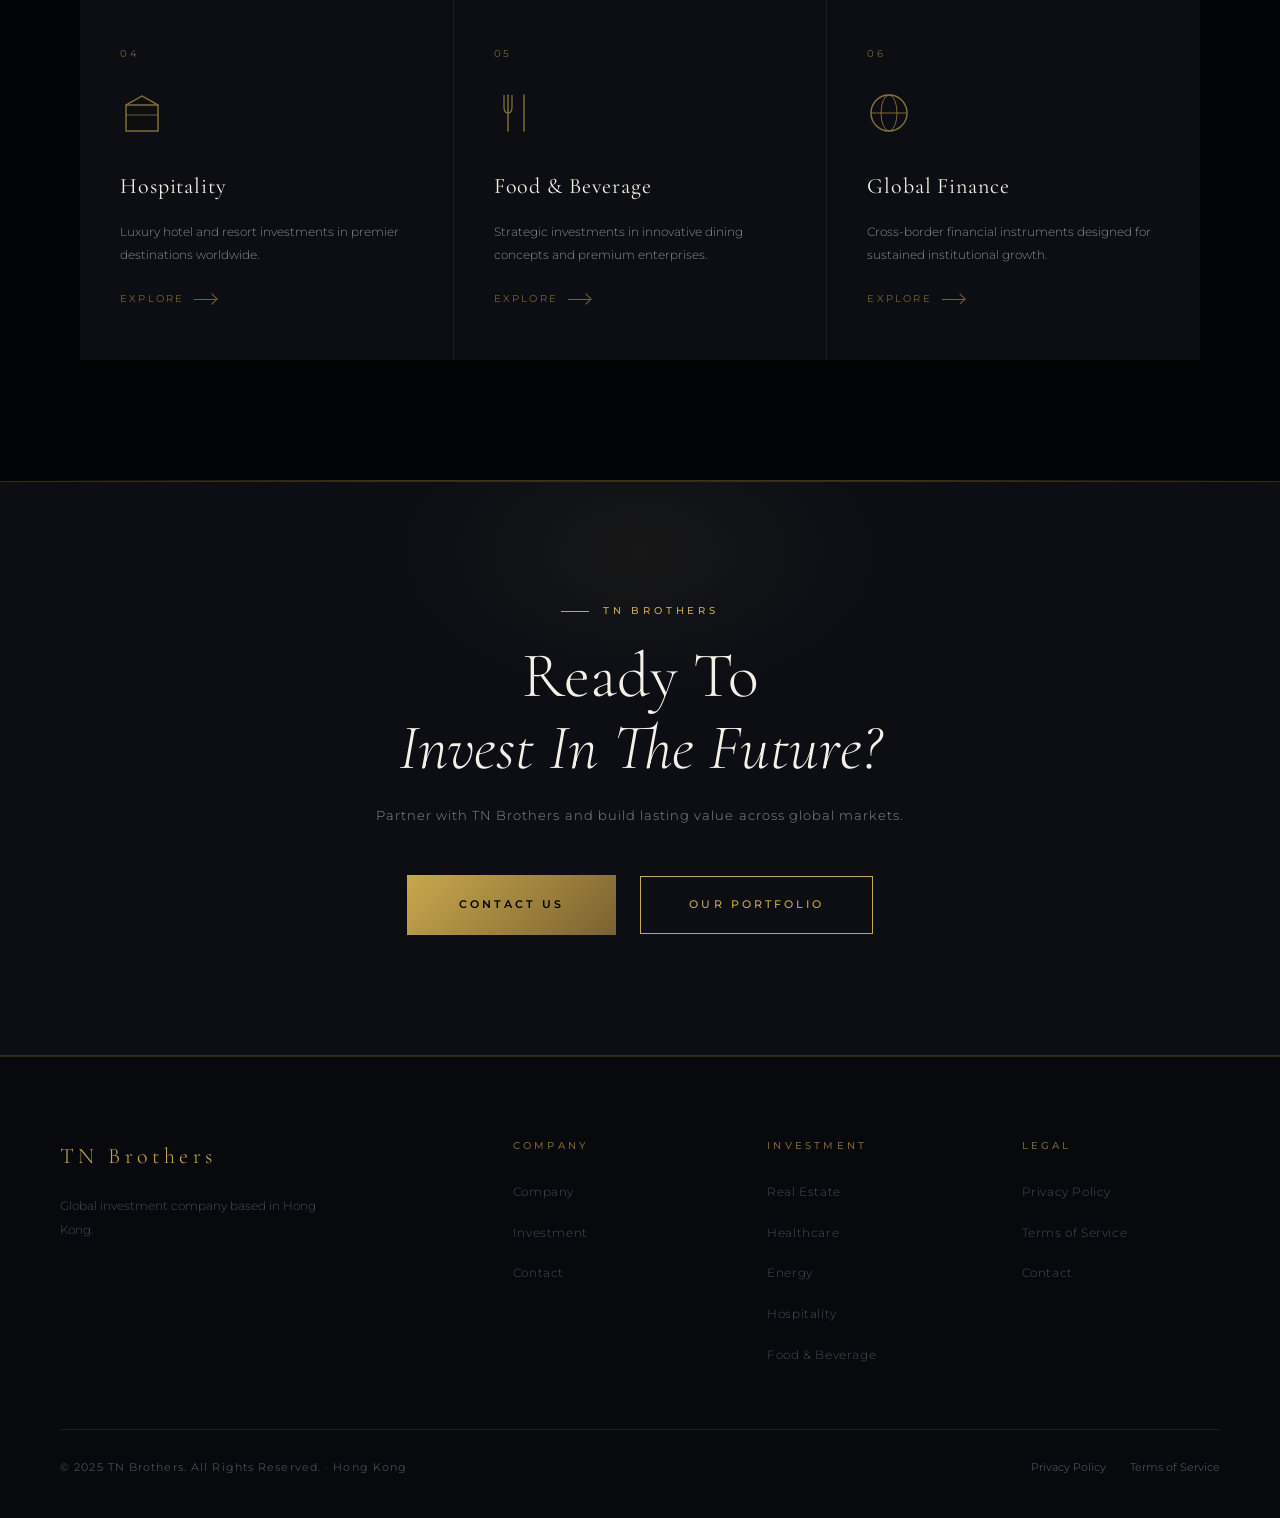
==== commit c6355b1f: "Add files via upload" ====
--- a/index.html
+++ b/index.html
@@ -1,538 +1,324 @@
 <!DOCTYPE html>
 <html lang="en">
 <head>
-  <!-- ============================================================
-       TN BROTHERS - index.html (TOPページ)
-       ここの情報を変更すれば基本情報が変わります
-  ============================================================ -->
   <meta charset="UTF-8">
   <meta name="viewport" content="width=device-width, initial-scale=1.0">
-  <meta name="description" content="TN Brothers - Global Investment Company based in Hong Kong. Strategic investments in real estate, healthcare, energy, hospitality and food businesses.">
-  <meta name="keywords"    content="TN Brothers, investment, Hong Kong, global investment, real estate, healthcare, energy, hospitality">
-  <meta property="og:title"       content="TN Brothers | Global Investment Company">
+  <meta name="description" content="TN Brothers - Global Investment Company based in Hong Kong.">
+  <meta property="og:title" content="TN Brothers | Global Investment Company">
   <meta property="og:description" content="Building Long-Term Value Beyond Borders">
-  <meta property="og:type"        content="website">
+  <meta property="og:type" content="website">
   <title>TN Brothers | Global Investment Company</title>
   <link rel="stylesheet" href="style.css">
-  <!-- ファビコン（SVGインライン） -->
-  <link rel="icon" type="image/svg+xml" href="data:image/svg+xml,<svg xmlns='http://www.w3.org/2000/svg' viewBox='0 0 32 32'><rect width='32' height='32' fill='%23020304'/><text y='24' x='3' font-size='22' fill='%23c9a84c' font-family='serif' font-weight='300'>T</text></svg>">
+  <link rel="icon" type="image/svg+xml" href="data:image/svg+xml,<svg xmlns='http://www.w3.org/2000/svg' viewBox='0 0 32 32'><rect width='32' height='32' fill='%23020304'/><text y='24' x='3' font-size='22' fill='%23c9a84c' font-family='serif'>T</text></svg>">
 </head>
 <body>
 
-  <!-- ============================================================
-       ローディング画面
-  ============================================================ -->
-  <div id="loading">
-    <div class="loading-logo">TN Brothers</div>
-    <div class="loading-bar-wrap">
-      <div class="loading-bar"></div>
-    </div>
-    <div class="loading-text">Hong Kong · Global Investment</div>
-  </div>
-
-  <!-- ============================================================
-       モバイルメニュー
-  ============================================================ -->
-  <nav class="mobile-menu" aria-label="Mobile Navigation">
-    <ul class="mobile-menu-links">
-      <li><a href="index.html">Home</a></li>
-      <li><a href="company.html">Company</a></li>
-      <li><a href="investment.html">Investment</a></li>
-      <li><a href="contact.html">Contact</a></li>
-    </ul>
-  </nav>
-
-  <!-- ============================================================
-       ナビゲーション
-  ============================================================ -->
-  <header id="navbar" role="banner">
-    <!-- ロゴ -->
-    <a href="index.html" class="nav-logo" aria-label="TN Brothers Home">
-      <!-- SVGロゴマーク（TNを象徴するシンプルな幾何学デザイン） -->
-      <svg class="nav-logo-mark" viewBox="0 0 40 40" fill="none" xmlns="http://www.w3.org/2000/svg" aria-hidden="true">
-        <rect x="0.5" y="0.5" width="39" height="39" stroke="#c9a84c" stroke-width="0.5" opacity="0.35"/>
-        <!-- T の縦線 -->
-        <line x1="7"  y1="8"  x2="7"  y2="32" stroke="#c9a84c" stroke-width="1.5" stroke-linecap="round"/>
-        <!-- T の横線 -->
-        <line x1="7"  y1="8"  x2="21" y2="8"  stroke="#c9a84c" stroke-width="1.5" stroke-linecap="round"/>
-        <!-- T の中間線 -->
-        <line x1="7"  y1="20" x2="16" y2="20" stroke="#c9a84c" stroke-width="0.9" opacity="0.6"/>
-        <!-- N の縦線（左） -->
-        <line x1="26" y1="8"  x2="26" y2="32" stroke="#c9a84c" stroke-width="1.5" stroke-linecap="round"/>
-        <!-- N の縦線（右） -->
-        <line x1="33" y1="8"  x2="33" y2="32" stroke="#c9a84c" stroke-width="1.5" stroke-linecap="round"/>
-        <!-- N の斜め線 -->
-        <line x1="26" y1="8"  x2="33" y2="32" stroke="#c9a84c" stroke-width="0.9" opacity="0.7"/>
-      </svg>
-      <span class="nav-logo-text">TN <span>Brothers</span></span>
+<!-- ローディング -->
+<div id="loading">
+  <div class="loading-logo">TN Brothers</div>
+  <div class="loading-bar-wrap"><div class="loading-bar"></div></div>
+  <div class="loading-text">Hong Kong · Global Investment</div>
+</div>
+
+<!-- モバイルメニュー -->
+<nav class="mobile-menu">
+  <ul class="mobile-menu-links">
+    <li><a href="index.html">Home</a></li>
+    <li><a href="company.html" data-lang="nav_company">Company</a></li>
+    <li><a href="investment.html" data-lang="nav_investment">Investment</a></li>
+    <li><a href="contact.html" data-lang="nav_contact">Contact</a></li>
+  </ul>
+  <div style="display:flex;gap:12px;margin-top:32px;">
+    <button class="lang-btn active" data-lang="en">EN</button>
+    <button class="lang-btn" data-lang="jp">JP</button>
+  </div>
+</nav>
+
+<!-- ナビゲーション -->
+<header id="navbar">
+  <a href="index.html" class="nav-logo">
+    <svg class="nav-logo-mark" viewBox="0 0 40 40" fill="none">
+      <rect x="0.5" y="0.5" width="39" height="39" stroke="#c9a84c" stroke-width="0.5" opacity="0.35"/>
+      <line x1="7" y1="8" x2="7" y2="32" stroke="#c9a84c" stroke-width="1.5" stroke-linecap="round"/>
+      <line x1="7" y1="8" x2="21" y2="8" stroke="#c9a84c" stroke-width="1.5" stroke-linecap="round"/>
+      <line x1="7" y1="20" x2="16" y2="20" stroke="#c9a84c" stroke-width="0.9" opacity="0.6"/>
+      <line x1="26" y1="8" x2="26" y2="32" stroke="#c9a84c" stroke-width="1.5" stroke-linecap="round"/>
+      <line x1="33" y1="8" x2="33" y2="32" stroke="#c9a84c" stroke-width="1.5" stroke-linecap="round"/>
+      <line x1="26" y1="8" x2="33" y2="32" stroke="#c9a84c" stroke-width="0.9" opacity="0.7"/>
+    </svg>
+    <span class="nav-logo-text">TN <span>Brothers</span></span>
+  </a>
+  <ul class="nav-links">
+    <li><a href="company.html" data-lang="nav_company">Company</a></li>
+    <li><a href="investment.html" data-lang="nav_investment">Investment</a></li>
+    <li><a href="contact.html" data-lang="nav_contact">Contact</a></li>
+  </ul>
+  <div style="display:flex;align-items:center;gap:20px;">
+    <!-- EN/JP 切替ボタン -->
+    <div class="lang-switch">
+      <button class="lang-btn active" data-lang="en">EN</button>
+      <button class="lang-btn" data-lang="jp">JP</button>
+    </div>
+    <button class="hamburger" aria-label="Menu">
+      <span></span><span></span><span></span>
+    </button>
+  </div>
+</header>
+
+<!-- ヒーローセクション -->
+<section class="hero">
+  <!-- 動画背景
+       夜景動画を使う場合: assets/videos/hero.mp4 を置いてコメントを外す -->
+  <div class="hero-video-wrap">
+    <div class="hero-bg hero-bg-parallax"></div>
+    <!--
+    <video class="hero-video" autoplay muted loop playsinline>
+      <source src="assets/videos/hero.mp4" type="video/mp4">
+    </video>
+    -->
+  </div>
+  <div class="hero-grid"></div>
+  <div class="hero-overlay"></div>
+
+  <div class="hero-content">
+    <div class="hero-label" data-lang="hero_label">Global Investment Company · Hong Kong</div>
+    <h1 class="hero-title">
+      <span data-lang="hero_title1">Building Long-Term</span><br>
+      <em data-lang="hero_title2">Value Beyond Borders</em>
+    </h1>
+    <p class="hero-sub" data-lang="hero_sub">Strategic Investments For The Future</p>
+    <a href="contact.html" class="hero-cta">
+      <span data-lang="hero_cta">Get In Touch</span>
+      <span class="arrow-right"></span>
     </a>
-
-    <!-- ナビリンク（デスクトップ） -->
-    <ul class="nav-links" role="navigation" aria-label="Main Navigation">
-      <li><a href="company.html">Company</a></li>
-      <li><a href="investment.html">Investment</a></li>
-      <li><a href="contact.html">Contact</a></li>
-    </ul>
-
-    <!-- ハンバーガーボタン（モバイル） -->
-    <button class="hamburger" aria-label="Toggle Menu" aria-expanded="false">
-      <span></span>
-      <span></span>
-      <span></span>
-    </button>
-  </header>
-
-  <!-- ============================================================
-       ヒーローセクション
-  ============================================================ -->
-  <section class="hero" aria-label="Hero">
-
-    <!-- 背景グラデーション -->
-    <div class="hero-bg"></div>
-
-    <!-- グリッドライン装飾 -->
-    <div class="hero-grid" aria-hidden="true"></div>
-
-    <!-- 下部フェードオーバーレイ -->
-    <div class="hero-overlay" aria-hidden="true"></div>
-
-    <!-- メインコンテンツ -->
-    <div class="hero-content">
-
-      <!-- ラベル -->
-      <div class="hero-label">
-        Global Investment Company &nbsp;·&nbsp; Hong Kong
-      </div>
-
-      <!-- メインタイトル
-           ここのテキストを変更するとキャッチコピーが変わります -->
-      <h1 class="hero-title">
-        Building Long-Term<br>
-        <em>Value Beyond Borders</em>
-      </h1>
-
-      <!-- サブタイトル -->
-      <p class="hero-sub">
-        Strategic Investments For The Future
-      </p>
-
-      <!-- CTAボタン -->
-      <a href="contact.html" class="hero-cta">
-        Get In Touch
-        <span class="arrow-right" aria-hidden="true"></span>
-      </a>
-    </div>
-
-    <!-- スクロールインジケーター -->
-    <div class="hero-scroll" aria-hidden="true">
-      <span class="hero-scroll-text">Scroll</span>
-      <div class="hero-scroll-line"></div>
-    </div>
-  </section>
-
-  <!-- ============================================================
-       実績カウンターセクション
-  ============================================================ -->
-  <section style="background: var(--color-black-card); border-top: var(--border-gold); border-bottom: var(--border-gold); padding: 80px 60px;" aria-label="Statistics">
-    <div style="max-width: var(--max-width); margin: 0 auto; display: grid; grid-template-columns: repeat(4, 1fr); gap: 0;">
-
-      <!-- カウンター1 -->
-      <div class="fade-in" style="padding: 36px; text-align: center; border-right: var(--border-gold);">
-        <span style="font-family: var(--font-display); font-size: clamp(44px, 5vw, 68px); font-weight: 300; color: var(--color-gold); display: block; line-height: 1; margin-bottom: 10px;">
-          <span data-counter="48" data-suffix="+">0+</span>
-        </span>
-        <span style="font-size: 10px; letter-spacing: 0.22em; text-transform: uppercase; color: var(--color-silver-dim);">
-          Investment Projects
-        </span>
-      </div>
-
-      <!-- カウンター2 -->
-      <div class="fade-in" style="padding: 36px; text-align: center; border-right: var(--border-gold); transition-delay: 0.1s;">
-        <span style="font-family: var(--font-display); font-size: clamp(44px, 5vw, 68px); font-weight: 300; color: var(--color-gold); display: block; line-height: 1; margin-bottom: 10px;">
-          <span data-counter="32" data-suffix="+">0+</span>
-        </span>
-        <span style="font-size: 10px; letter-spacing: 0.22em; text-transform: uppercase; color: var(--color-silver-dim);">
-          Strategic Partners
-        </span>
-      </div>
-
-      <!-- カウンター3 -->
-      <div class="fade-in" style="padding: 36px; text-align: center; border-right: var(--border-gold); transition-delay: 0.2s;">
-        <span style="font-family: var(--font-display); font-size: clamp(44px, 5vw, 68px); font-weight: 300; color: var(--color-gold); display: block; line-height: 1; margin-bottom: 10px;">
-          <span data-counter="18" data-suffix="+">0+</span>
-        </span>
-        <span style="font-size: 10px; letter-spacing: 0.22em; text-transform: uppercase; color: var(--color-silver-dim);">
-          Countries Reached
-        </span>
-      </div>
-
-      <!-- カウンター4 -->
-      <div class="fade-in" style="padding: 36px; text-align: center; transition-delay: 0.3s;">
-        <span style="font-family: var(--font-display); font-size: clamp(44px, 5vw, 68px); font-weight: 300; color: var(--color-gold); display: block; line-height: 1; margin-bottom: 10px;">
-          <span data-counter="10" data-suffix="Y+">0Y+</span>
-        </span>
-        <span style="font-size: 10px; letter-spacing: 0.22em; text-transform: uppercase; color: var(--color-silver-dim);">
-          Years Of Experience
-        </span>
-      </div>
-
-    </div>
-  </section>
-
-  <div class="divider"></div>
-
-  <!-- ============================================================
-       会社紹介セクション
-  ============================================================ -->
-  <section class="about-section" aria-label="About TN Brothers">
-    <div class="section-wrap">
-      <div class="about-grid">
-
-        <!-- 左：テキスト -->
-        <div>
-          <div class="section-label fade-in">About TN Brothers</div>
-
-          <h2 class="section-title fade-in" style="transition-delay: 0.1s;">
-            A Vision<br>
-            <em>Beyond Borders</em>
-          </h2>
-
-          <!-- 引用文 -->
-          <blockquote class="about-quote fade-in" style="transition-delay: 0.15s;">
-            "We Invest In The Future Of Industries"
-          </blockquote>
-
-          <!-- 会社紹介文
-               ここのテキストを変更すると会社紹介文が変わります -->
-          <p class="about-text fade-in" style="transition-delay: 0.2s;">
-            TN Brothers is a global investment company based in Hong Kong.
-            We focus on strategic investments across multiple industries including
-            real estate, healthcare, energy, hospitality, and food businesses.
-          </p>
-          <p class="about-text fade-in" style="transition-delay: 0.25s;">
-            Our mission is to create sustainable long-term value through
-            innovative investment strategies that stand the test of time.
-          </p>
-
-          <!-- 会社データ -->
-          <div class="about-data fade-in" style="transition-delay: 0.3s;">
-            <div class="about-data-item">
-              <div class="about-data-label">Founded</div>
-              <div class="about-data-value">TN Brothers</div>
-            </div>
-            <div class="about-data-item">
-              <div class="about-data-label">Location</div>
-              <div class="about-data-value">Hong Kong</div>
-            </div>
-            <div class="about-data-item">
-              <div class="about-data-label">Focus</div>
-              <div class="about-data-value">Multi-Sector</div>
-            </div>
-            <div class="about-data-item">
-              <div class="about-data-label">Strategy</div>
-              <div class="about-data-value">Long-Term</div>
-            </div>
-          </div>
-
-          <a href="company.html" class="btn-outline fade-in" style="margin-left: 0; margin-top: 40px; transition-delay: 0.35s; display: inline-flex;">
-            <span>Learn More</span>
-            <span class="arrow-right" aria-hidden="true"></span>
-          </a>
+  </div>
+  <div class="hero-scroll">
+    <span class="hero-scroll-text">Scroll</span>
+    <div class="hero-scroll-line"></div>
+  </div>
+</section>
+
+<!-- カウンターセクション -->
+<section class="stats-section">
+  <div class="stats-inner">
+    <div class="stat-item fade-in">
+      <span class="stat-number"><span data-counter="48" data-suffix="+">0+</span></span>
+      <span class="stat-label" data-lang="stat1_label">Investment Projects</span>
+    </div>
+    <div class="stat-item fade-in" style="transition-delay:0.1s">
+      <span class="stat-number"><span data-counter="32" data-suffix="+">0+</span></span>
+      <span class="stat-label" data-lang="stat2_label">Strategic Partners</span>
+    </div>
+    <div class="stat-item fade-in" style="transition-delay:0.2s">
+      <span class="stat-number"><span data-counter="18" data-suffix="+">0+</span></span>
+      <span class="stat-label" data-lang="stat3_label">International Networks</span>
+    </div>
+    <div class="stat-item fade-in" style="transition-delay:0.3s">
+      <span class="stat-number"><span data-counter="120" data-suffix="+">0+</span></span>
+      <span class="stat-label" data-lang="stat4_label">Growth Opportunities</span>
+    </div>
+  </div>
+</section>
+
+<div class="divider"></div>
+
+<!-- 会社紹介 -->
+<section class="about-section">
+  <div class="section-wrap">
+    <div class="about-grid">
+      <div>
+        <div class="section-label fade-in" data-lang="about_label">About TN Brothers</div>
+        <h2 class="section-title fade-in" style="transition-delay:0.1s">
+          <span data-lang="about_title1">A Vision</span><br>
+          <em data-lang="about_title2">Beyond Borders</em>
+        </h2>
+        <blockquote class="about-quote fade-in" style="transition-delay:0.15s" data-lang="about_quote">
+          "We Invest In The Future Of Industries"
+        </blockquote>
+        <p class="about-text fade-in" style="transition-delay:0.2s" data-lang="about_text1">
+          TN Brothers is a global investment company based in Hong Kong.
+        </p>
+        <p class="about-text fade-in" style="transition-delay:0.25s" data-lang="about_text2">
+          Our mission is to create sustainable long-term value through innovative investment strategies.
+        </p>
+        <div class="about-data fade-in" style="transition-delay:0.3s">
+          <div class="about-data-item">
+            <div class="about-data-label" data-lang="data_label1">Founded</div>
+            <div class="about-data-value" data-lang="data_val1">TN Brothers</div>
+          </div>
+          <div class="about-data-item">
+            <div class="about-data-label" data-lang="data_label2">Location</div>
+            <div class="about-data-value" data-lang="data_val2">Hong Kong</div>
+          </div>
+          <div class="about-data-item">
+            <div class="about-data-label" data-lang="data_label3">Focus</div>
+            <div class="about-data-value" data-lang="data_val3">Multi-Sector</div>
+          </div>
+          <div class="about-data-item">
+            <div class="about-data-label" data-lang="data_label4">Strategy</div>
+            <div class="about-data-value" data-lang="data_val4">Long-Term</div>
+          </div>
         </div>
-
-        <!-- 右：ビジュアル -->
-        <div class="about-visual fade-in-right" style="transition-delay: 0.2s;">
-          <div class="about-visual-box">
-            <!-- 背景の装飾SVG -->
-            <svg style="position:absolute;inset:0;width:100%;height:100%;opacity:0.06;" viewBox="0 0 400 500" fill="none" aria-hidden="true">
-              <circle cx="200" cy="250" r="180" stroke="#c9a84c" stroke-width="0.8"/>
-              <circle cx="200" cy="250" r="120" stroke="#c9a84c" stroke-width="0.5"/>
-              <circle cx="200" cy="250" r="60"  stroke="#c9a84c" stroke-width="0.3"/>
-              <line x1="20"  y1="250" x2="380" y2="250" stroke="#c9a84c" stroke-width="0.5"/>
-              <line x1="200" y1="70"  x2="200" y2="430" stroke="#c9a84c" stroke-width="0.5"/>
-            </svg>
-            <div class="about-visual-inner">
-              <span class="about-visual-logo">TN</span>
-              <span class="about-visual-sub">Global Investment</span>
-            </div>
+        <a href="company.html" class="btn-outline fade-in" style="margin-left:0;margin-top:40px;display:inline-flex;transition-delay:0.35s">
+          <span data-lang="about_btn">Learn More</span>
+          <span class="arrow-right"></span>
+        </a>
+      </div>
+      <div class="about-visual fade-in-right" style="transition-delay:0.2s">
+        <div class="about-visual-box">
+          <svg style="position:absolute;inset:0;width:100%;height:100%;opacity:0.06;" viewBox="0 0 400 500" fill="none">
+            <circle cx="200" cy="250" r="180" stroke="#c9a84c" stroke-width="0.8"/>
+            <circle cx="200" cy="250" r="120" stroke="#c9a84c" stroke-width="0.5"/>
+            <circle cx="200" cy="250" r="60"  stroke="#c9a84c" stroke-width="0.3"/>
+            <line x1="20"  y1="250" x2="380" y2="250" stroke="#c9a84c" stroke-width="0.5"/>
+            <line x1="200" y1="70"  x2="200" y2="430" stroke="#c9a84c" stroke-width="0.5"/>
+          </svg>
+          <div class="about-visual-inner">
+            <span class="about-visual-logo">TN</span>
+            <span class="about-visual-sub">Global Investment</span>
           </div>
         </div>
-
-      </div>
-    </div>
-  </section>
-
-  <div class="divider"></div>
-
-  <!-- ============================================================
-       世界地図エフェクトセクション
-  ============================================================ -->
-  <section style="position: relative; padding: 120px 60px; overflow: hidden; background: var(--color-black);" aria-label="Global Reach">
-
-    <!-- Canvasエフェクト（script.js で描画） -->
-    <canvas id="worldMapCanvas" style="position: absolute; inset: 0; width: 100%; height: 100%; opacity: 0.28;" aria-hidden="true"></canvas>
-
-    <!-- 放射グロー -->
-    <div style="position: absolute; inset: 0; background: radial-gradient(ellipse 60% 70% at 50% 50%, rgba(201,168,76,0.04), transparent);" aria-hidden="true"></div>
-
-    <!-- コンテンツ -->
-    <div style="position: relative; z-index: 2; max-width: var(--max-width); margin: 0 auto; text-align: center;">
-      <div class="section-label fade-in" style="justify-content: center;">Global Reach</div>
-      <h2 class="section-title fade-in" style="transition-delay: 0.1s;">
-        Investing Across<br>
-        <em>The World</em>
-      </h2>
-      <p class="section-lead fade-in" style="margin: 0 auto; text-align: center; transition-delay: 0.2s;">
-        From Hong Kong to the globe — our investments span<br>
-        continents, cultures, and industries.
-      </p>
-    </div>
-  </section>
-
-  <div class="divider"></div>
-
-  <!-- ============================================================
-       投資分野セクション
-  ============================================================ -->
-  <section style="padding: 120px 60px; max-width: var(--max-width); margin: 0 auto;" aria-label="Investment Fields">
-
-    <div class="section-label fade-in">Investment Fields</div>
-    <h2 class="section-title fade-in" style="transition-delay: 0.1s;">
-      Strategic<br>
-      <em>Portfolios</em>
+      </div>
+    </div>
+  </div>
+</section>
+
+<div class="divider"></div>
+
+<!-- 世界地図 -->
+<section style="position:relative;padding:120px 60px;overflow:hidden;background:var(--color-black);">
+  <canvas id="worldMapCanvas" style="position:absolute;inset:0;width:100%;height:100%;opacity:0.28;"></canvas>
+  <div style="position:absolute;inset:0;background:radial-gradient(ellipse 60% 70% at 50% 50%,rgba(201,168,76,0.04),transparent);"></div>
+  <div style="position:relative;z-index:2;max-width:var(--max-width);margin:0 auto;text-align:center;">
+    <div class="section-label fade-in" style="justify-content:center" data-lang="map_label">Global Reach</div>
+    <h2 class="section-title fade-in" style="transition-delay:0.1s">
+      <span data-lang="map_title1">Investing Across</span><br>
+      <em data-lang="map_title2">The World</em>
     </h2>
-
-    <!-- 投資分野グリッド -->
-    <div class="fields-grid fade-in" style="transition-delay: 0.2s;">
-
-      <!-- 01 不動産 -->
-      <article class="field-card">
-        <span class="field-number">01</span>
-        <!-- SVGアイコン：建物 -->
-        <svg class="field-icon" viewBox="0 0 44 44" fill="none" xmlns="http://www.w3.org/2000/svg" aria-hidden="true">
-          <rect x="6" y="20" width="32" height="20" stroke="#c9a84c" stroke-width="1.4"/>
-          <polyline points="2,22 22,6 42,22" stroke="#c9a84c" stroke-width="1.4" fill="none"/>
-          <rect x="18" y="30" width="8" height="10" stroke="#c9a84c" stroke-width="1"/>
-          <rect x="10" y="25" width="6" height="5" stroke="#c9a84c" stroke-width="0.8"/>
-          <rect x="28" y="25" width="6" height="5" stroke="#c9a84c" stroke-width="0.8"/>
-        </svg>
-        <h3 class="field-title">Real Estate</h3>
-        <p class="field-desc">
-          Premium commercial and residential properties across key global markets,
-          focusing on long-term capital appreciation.
-        </p>
-        <a href="investment.html" class="field-link">
-          Explore <span class="arrow-right" aria-hidden="true"></span>
-        </a>
-      </article>
-
-      <!-- 02 医療 -->
-      <article class="field-card">
-        <span class="field-number">02</span>
-        <!-- SVGアイコン：十字 -->
-        <svg class="field-icon" viewBox="0 0 44 44" fill="none" xmlns="http://www.w3.org/2000/svg" aria-hidden="true">
-          <circle cx="22" cy="22" r="18" stroke="#c9a84c" stroke-width="1.4"/>
-          <line x1="22" y1="10" x2="22" y2="34" stroke="#c9a84c" stroke-width="2"/>
-          <line x1="10" y1="22" x2="34" y2="22" stroke="#c9a84c" stroke-width="2"/>
-        </svg>
-        <h3 class="field-title">Healthcare</h3>
-        <p class="field-desc">
-          Investments in cutting-edge medical technology, healthcare infrastructure,
-          and pharmaceutical innovation.
-        </p>
-        <a href="investment.html" class="field-link">
-          Explore <span class="arrow-right" aria-hidden="true"></span>
-        </a>
-      </article>
-
-      <!-- 03 エネルギー -->
-      <article class="field-card">
-        <span class="field-number">03</span>
-        <!-- SVGアイコン：稲妻 -->
-        <svg class="field-icon" viewBox="0 0 44 44" fill="none" xmlns="http://www.w3.org/2000/svg" aria-hidden="true">
-          <polygon points="24,4 10,24 20,24 20,40 34,20 24,20" stroke="#c9a84c" stroke-width="1.4" fill="none"/>
-        </svg>
-        <h3 class="field-title">Energy</h3>
-        <p class="field-desc">
-          Sustainable energy projects and infrastructure that power the future
-          of global economies.
-        </p>
-        <a href="investment.html" class="field-link">
-          Explore <span class="arrow-right" aria-hidden="true"></span>
-        </a>
-      </article>
-
-      <!-- 04 ホテル -->
-      <article class="field-card">
-        <span class="field-number">04</span>
-        <!-- SVGアイコン：ホテル建物 -->
-        <svg class="field-icon" viewBox="0 0 44 44" fill="none" xmlns="http://www.w3.org/2000/svg" aria-hidden="true">
-          <rect x="6" y="14" width="32" height="26" stroke="#c9a84c" stroke-width="1.4"/>
-          <polyline points="6,14 22,5 38,14" stroke="#c9a84c" stroke-width="1.4" fill="none"/>
-          <line x1="6"  y1="24" x2="38" y2="24" stroke="#c9a84c" stroke-width="0.8"/>
-          <line x1="20" y1="14" x2="20" y2="40" stroke="#c9a84c" stroke-width="0.8"/>
-          <rect x="10" y="17" width="6" height="5"  stroke="#c9a84c" stroke-width="0.7"/>
-          <rect x="28" y="17" width="6" height="5"  stroke="#c9a84c" stroke-width="0.7"/>
-        </svg>
-        <h3 class="field-title">Hospitality</h3>
-        <p class="field-desc">
-          Luxury hotel and resort investments in premier destinations worldwide,
-          delivering exceptional guest experiences.
-        </p>
-        <a href="investment.html" class="field-link">
-          Explore <span class="arrow-right" aria-hidden="true"></span>
-        </a>
-      </article>
-
-      <!-- 05 飲食 -->
-      <article class="field-card">
-        <span class="field-number">05</span>
-        <!-- SVGアイコン：フォーク&ナイフ風 -->
-        <svg class="field-icon" viewBox="0 0 44 44" fill="none" xmlns="http://www.w3.org/2000/svg" aria-hidden="true">
-          <line x1="14" y1="4" x2="14" y2="40" stroke="#c9a84c" stroke-width="1.4" stroke-linecap="round"/>
-          <path d="M10,4 L10,16 Q10,22 14,22 Q18,22 18,16 L18,4" stroke="#c9a84c" stroke-width="1.2" fill="none"/>
-          <line x1="30" y1="4"  x2="30" y2="40" stroke="#c9a84c" stroke-width="1.4" stroke-linecap="round"/>
-          <path d="M24,4 Q24,4 30,12 Q36,4 36,4"  stroke="#c9a84c" stroke-width="1.2" fill="none"/>
-        </svg>
-        <h3 class="field-title">Food & Beverage</h3>
-        <p class="field-desc">
-          Strategic investments in innovative dining concepts and premium
-          food & beverage enterprises.
-        </p>
-        <a href="investment.html" class="field-link">
-          Explore <span class="arrow-right" aria-hidden="true"></span>
-        </a>
-      </article>
-
-      <!-- 06 グローバル -->
-      <article class="field-card">
-        <span class="field-number">06</span>
-        <!-- SVGアイコン：地球 -->
-        <svg class="field-icon" viewBox="0 0 44 44" fill="none" xmlns="http://www.w3.org/2000/svg" aria-hidden="true">
-          <circle cx="22" cy="22" r="18" stroke="#c9a84c" stroke-width="1.4"/>
-          <ellipse cx="22" cy="22" rx="8"  ry="18" stroke="#c9a84c" stroke-width="0.9"/>
-          <line x1="4"  y1="22" x2="40" y2="22" stroke="#c9a84c" stroke-width="0.9"/>
-          <line x1="7"  y1="13" x2="37" y2="13" stroke="#c9a84c" stroke-width="0.6"/>
-          <line x1="7"  y1="31" x2="37" y2="31" stroke="#c9a84c" stroke-width="0.6"/>
-        </svg>
-        <h3 class="field-title">Global Finance</h3>
-        <p class="field-desc">
-          Cross-border financial instruments and opportunities designed
-          for sustained institutional growth.
-        </p>
-        <a href="investment.html" class="field-link">
-          Explore <span class="arrow-right" aria-hidden="true"></span>
-        </a>
-      </article>
-
-    </div><!-- /fields-grid -->
-  </section>
-
-  <div class="divider"></div>
-
-  <!-- ============================================================
-       CTAセクション
-  ============================================================ -->
-  <section class="cta-section" aria-label="Call To Action">
-    <div class="section-wrap" style="text-align: center;">
-
-      <div class="section-label fade-in" style="justify-content: center;">
-        TN Brothers
-      </div>
-
-      <h2 class="cta-title fade-in" style="transition-delay: 0.1s;">
-        Ready To<br>
-        <em>Invest In The Future?</em>
-      </h2>
-
-      <p class="cta-sub fade-in" style="transition-delay: 0.2s;">
-        Partner with TN Brothers and build lasting value across global markets.
-      </p>
-
-      <!-- ボタン群 -->
-      <div class="cta-buttons fade-in" style="transition-delay: 0.3s;">
-        <a href="contact.html" class="btn-gold">
-          <span>Contact Us</span>
-          <span class="arrow-right" aria-hidden="true"></span>
-        </a>
-        <a href="investment.html" class="btn-outline">
-          <span>Our Portfolio</span>
-          <span class="arrow-right" aria-hidden="true"></span>
-        </a>
-      </div>
-
-    </div>
-  </section>
-
-  <!-- ============================================================
-       フッター
-  ============================================================ -->
-  <footer role="contentinfo">
-    <div class="footer-inner">
-
-      <!-- 上段：ブランド＋リンク -->
-      <div class="footer-top">
-
-        <!-- ブランド説明 -->
-        <div class="footer-brand">
-          <a href="index.html" class="footer-brand-logo">TN Brothers</a>
-          <p class="footer-brand-text">
-            Global investment company based in Hong Kong.
-            Building long-term value through strategic investments
-            across multiple industries.
-          </p>
-        </div>
-
-        <!-- カラム1：会社 -->
-        <div class="footer-col">
-          <h4>Company</h4>
-          <ul>
-            <li><a href="company.html">Company</a></li>
-            <li><a href="investment.html">Investment</a></li>
-            <li><a href="contact.html">Contact</a></li>
-          </ul>
-        </div>
-
-        <!-- カラム2：投資分野 -->
-        <div class="footer-col">
-          <h4>Investment</h4>
-          <ul>
-            <li><a href="investment.html">Real Estate</a></li>
-            <li><a href="investment.html">Healthcare</a></li>
-            <li><a href="investment.html">Energy</a></li>
-            <li><a href="investment.html">Hospitality</a></li>
-            <li><a href="investment.html">Food & Beverage</a></li>
-          </ul>
-        </div>
-
-        <!-- カラム3：法的情報 -->
-        <div class="footer-col">
-          <h4>Legal</h4>
-          <ul>
-            <li><a href="#">Privacy Policy</a></li>
-            <li><a href="#">Terms of Service</a></li>
-            <li><a href="contact.html">Contact</a></li>
-          </ul>
-        </div>
-
-      </div><!-- /footer-top -->
-
-      <!-- 下段：コピーライト -->
-      <div class="footer-bottom">
-        <p class="footer-copy">
-          © 2025 TN Brothers. All Rights Reserved. · Hong Kong
-        </p>
-        <div class="footer-legal">
-          <a href="#">Privacy Policy</a>
-          <a href="#">Terms of Service</a>
-        </div>
-      </div>
-
-    </div><!-- /footer-inner -->
-  </footer>
-
-  <!-- JavaScript読み込み -->
-  <script src="script.js"></script>
-
+    <p class="section-lead fade-in" style="margin:0 auto;text-align:center;transition-delay:0.2s" data-lang="map_sub">
+      From Hong Kong to the globe — our investments span continents, cultures, and industries.
+    </p>
+  </div>
+</section>
+
+<div class="divider"></div>
+
+<!-- 投資分野 -->
+<section style="padding:120px 60px;max-width:var(--max-width);margin:0 auto;">
+  <div class="section-label fade-in" data-lang="fields_label">Investment Fields</div>
+  <h2 class="section-title fade-in" style="transition-delay:0.1s">
+    <span data-lang="fields_title1">Strategic</span><br>
+    <em data-lang="fields_title2">Portfolios</em>
+  </h2>
+  <div class="fields-grid fade-in" style="transition-delay:0.2s">
+    <article class="field-card">
+      <span class="field-number">01</span>
+      <svg class="field-icon" viewBox="0 0 44 44" fill="none"><rect x="6" y="20" width="32" height="20" stroke="#c9a84c" stroke-width="1.4"/><polyline points="2,22 22,6 42,22" stroke="#c9a84c" stroke-width="1.4" fill="none"/><rect x="18" y="30" width="8" height="10" stroke="#c9a84c" stroke-width="1"/></svg>
+      <h3 class="field-title" data-lang="field1_title">Real Estate</h3>
+      <p class="field-desc" data-lang="field1_desc">Premium commercial and residential properties across key global markets.</p>
+      <a href="investment.html" class="field-link"><span data-lang="field_link">Explore</span> <span class="arrow-right"></span></a>
+    </article>
+    <article class="field-card">
+      <span class="field-number">02</span>
+      <svg class="field-icon" viewBox="0 0 44 44" fill="none"><circle cx="22" cy="22" r="18" stroke="#c9a84c" stroke-width="1.4"/><line x1="22" y1="10" x2="22" y2="34" stroke="#c9a84c" stroke-width="2"/><line x1="10" y1="22" x2="34" y2="22" stroke="#c9a84c" stroke-width="2"/></svg>
+      <h3 class="field-title" data-lang="field2_title">Healthcare</h3>
+      <p class="field-desc" data-lang="field2_desc">Investments in cutting-edge medical technology and pharmaceutical innovation.</p>
+      <a href="investment.html" class="field-link"><span data-lang="field_link">Explore</span> <span class="arrow-right"></span></a>
+    </article>
+    <article class="field-card">
+      <span class="field-number">03</span>
+      <svg class="field-icon" viewBox="0 0 44 44" fill="none"><polygon points="24,4 10,24 20,24 20,40 34,20 24,20" stroke="#c9a84c" stroke-width="1.4" fill="none"/></svg>
+      <h3 class="field-title" data-lang="field3_title">Energy</h3>
+      <p class="field-desc" data-lang="field3_desc">Sustainable energy projects that power the future of global economies.</p>
+      <a href="investment.html" class="field-link"><span data-lang="field_link">Explore</span> <span class="arrow-right"></span></a>
+    </article>
+    <article class="field-card">
+      <span class="field-number">04</span>
+      <svg class="field-icon" viewBox="0 0 44 44" fill="none"><rect x="6" y="14" width="32" height="26" stroke="#c9a84c" stroke-width="1.4"/><polyline points="6,14 22,5 38,14" stroke="#c9a84c" stroke-width="1.4" fill="none"/><line x1="6" y1="24" x2="38" y2="24" stroke="#c9a84c" stroke-width="0.8"/></svg>
+      <h3 class="field-title" data-lang="field4_title">Hospitality</h3>
+      <p class="field-desc" data-lang="field4_desc">Luxury hotel and resort investments in premier destinations worldwide.</p>
+      <a href="investment.html" class="field-link"><span data-lang="field_link">Explore</span> <span class="arrow-right"></span></a>
+    </article>
+    <article class="field-card">
+      <span class="field-number">05</span>
+      <svg class="field-icon" viewBox="0 0 44 44" fill="none"><line x1="14" y1="4" x2="14" y2="40" stroke="#c9a84c" stroke-width="1.4" stroke-linecap="round"/><path d="M10,4 L10,16 Q10,22 14,22 Q18,22 18,16 L18,4" stroke="#c9a84c" stroke-width="1.2" fill="none"/><line x1="30" y1="4" x2="30" y2="40" stroke="#c9a84c" stroke-width="1.4" stroke-linecap="round"/></svg>
+      <h3 class="field-title" data-lang="field5_title">Food & Beverage</h3>
+      <p class="field-desc" data-lang="field5_desc">Strategic investments in innovative dining concepts and premium enterprises.</p>
+      <a href="investment.html" class="field-link"><span data-lang="field_link">Explore</span> <span class="arrow-right"></span></a>
+    </article>
+    <article class="field-card">
+      <span class="field-number">06</span>
+      <svg class="field-icon" viewBox="0 0 44 44" fill="none"><circle cx="22" cy="22" r="18" stroke="#c9a84c" stroke-width="1.4"/><ellipse cx="22" cy="22" rx="8" ry="18" stroke="#c9a84c" stroke-width="0.9"/><line x1="4" y1="22" x2="40" y2="22" stroke="#c9a84c" stroke-width="0.9"/></svg>
+      <h3 class="field-title" data-lang="field6_title">Global Finance</h3>
+      <p class="field-desc" data-lang="field6_desc">Cross-border financial instruments designed for sustained institutional growth.</p>
+      <a href="investment.html" class="field-link"><span data-lang="field_link">Explore</span> <span class="arrow-right"></span></a>
+    </article>
+  </div>
+</section>
+
+<div class="divider"></div>
+
+<!-- CTA -->
+<section class="cta-section">
+  <div class="section-wrap" style="text-align:center;">
+    <div class="section-label fade-in" style="justify-content:center" data-lang="cta_label">TN Brothers</div>
+    <h2 class="cta-title fade-in" style="transition-delay:0.1s">
+      <span data-lang="cta_title1">Ready To</span><br>
+      <em data-lang="cta_title2">Invest In The Future?</em>
+    </h2>
+    <p class="cta-sub fade-in" style="transition-delay:0.2s" data-lang="cta_sub">Partner with TN Brothers and build lasting value across global markets.</p>
+    <div class="cta-buttons fade-in" style="transition-delay:0.3s">
+      <a href="contact.html" class="btn-gold"><span data-lang="cta_btn1">Contact Us</span></a>
+      <a href="investment.html" class="btn-outline"><span data-lang="cta_btn2">Our Portfolio</span></a>
+    </div>
+  </div>
+</section>
+
+<!-- フッター -->
+<footer>
+  <div class="footer-inner">
+    <div class="footer-top">
+      <div class="footer-brand">
+        <a href="index.html" class="footer-brand-logo">TN Brothers</a>
+        <p class="footer-brand-text" data-lang="footer_desc">Global investment company based in Hong Kong.</p>
+      </div>
+      <div class="footer-col">
+        <h4 data-lang="footer_col1">Company</h4>
+        <ul>
+          <li><a href="company.html" data-lang="nav_company">Company</a></li>
+          <li><a href="investment.html" data-lang="nav_investment">Investment</a></li>
+          <li><a href="contact.html" data-lang="nav_contact">Contact</a></li>
+        </ul>
+      </div>
+      <div class="footer-col">
+        <h4 data-lang="footer_col2">Investment</h4>
+        <ul>
+          <li><a href="investment.html" data-lang="field1_title">Real Estate</a></li>
+          <li><a href="investment.html" data-lang="field2_title">Healthcare</a></li>
+          <li><a href="investment.html" data-lang="field3_title">Energy</a></li>
+          <li><a href="investment.html" data-lang="field4_title">Hospitality</a></li>
+          <li><a href="investment.html" data-lang="field5_title">Food & Beverage</a></li>
+        </ul>
+      </div>
+      <div class="footer-col">
+        <h4 data-lang="footer_col3">Legal</h4>
+        <ul>
+          <li><a href="#" data-lang="footer_privacy">Privacy Policy</a></li>
+          <li><a href="#" data-lang="footer_terms">Terms of Service</a></li>
+          <li><a href="contact.html" data-lang="nav_contact">Contact</a></li>
+        </ul>
+      </div>
+    </div>
+    <div class="footer-bottom">
+      <p class="footer-copy" data-lang="footer_copy">© 2025 TN Brothers. All Rights Reserved. · Hong Kong</p>
+      <div class="footer-legal">
+        <a href="#" data-lang="footer_privacy">Privacy Policy</a>
+        <a href="#" data-lang="footer_terms">Terms of Service</a>
+      </div>
+    </div>
+  </div>
+</footer>
+
+<script src="script.js"></script>
 </body>
 </html>
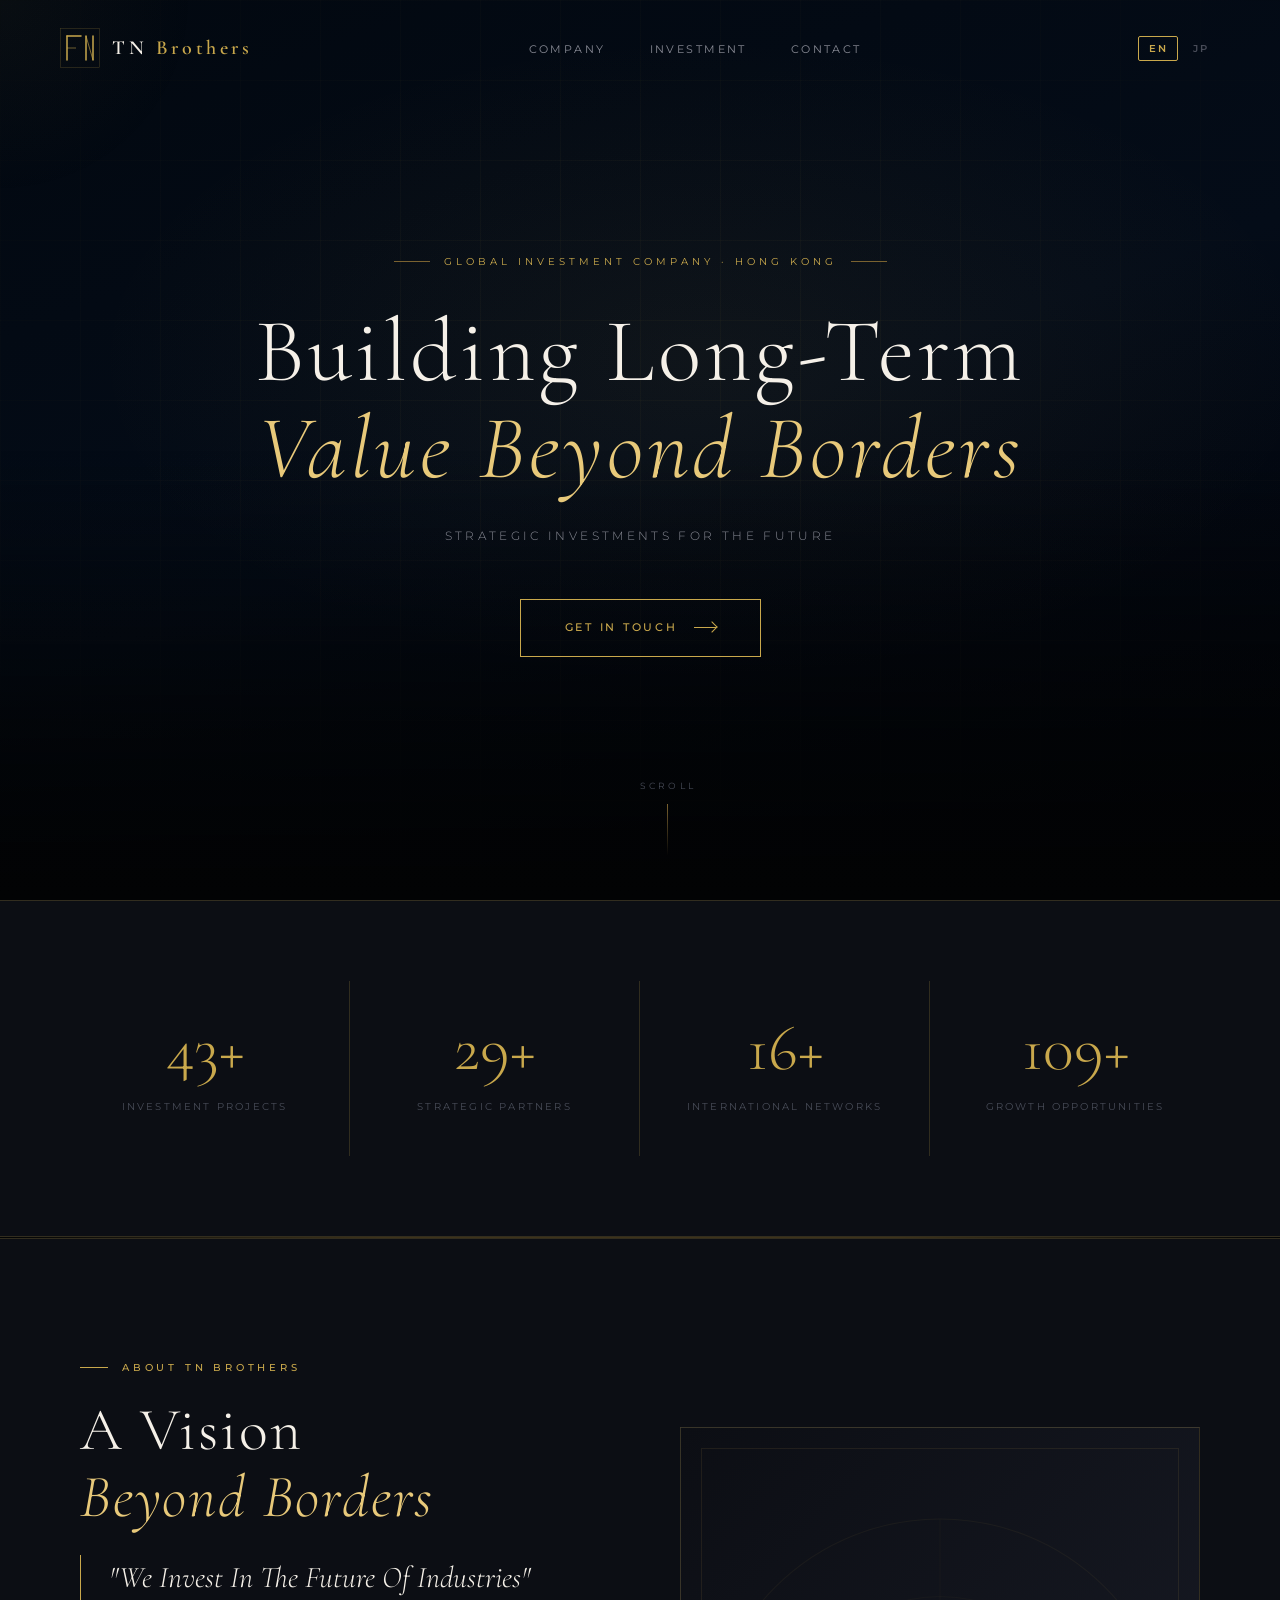
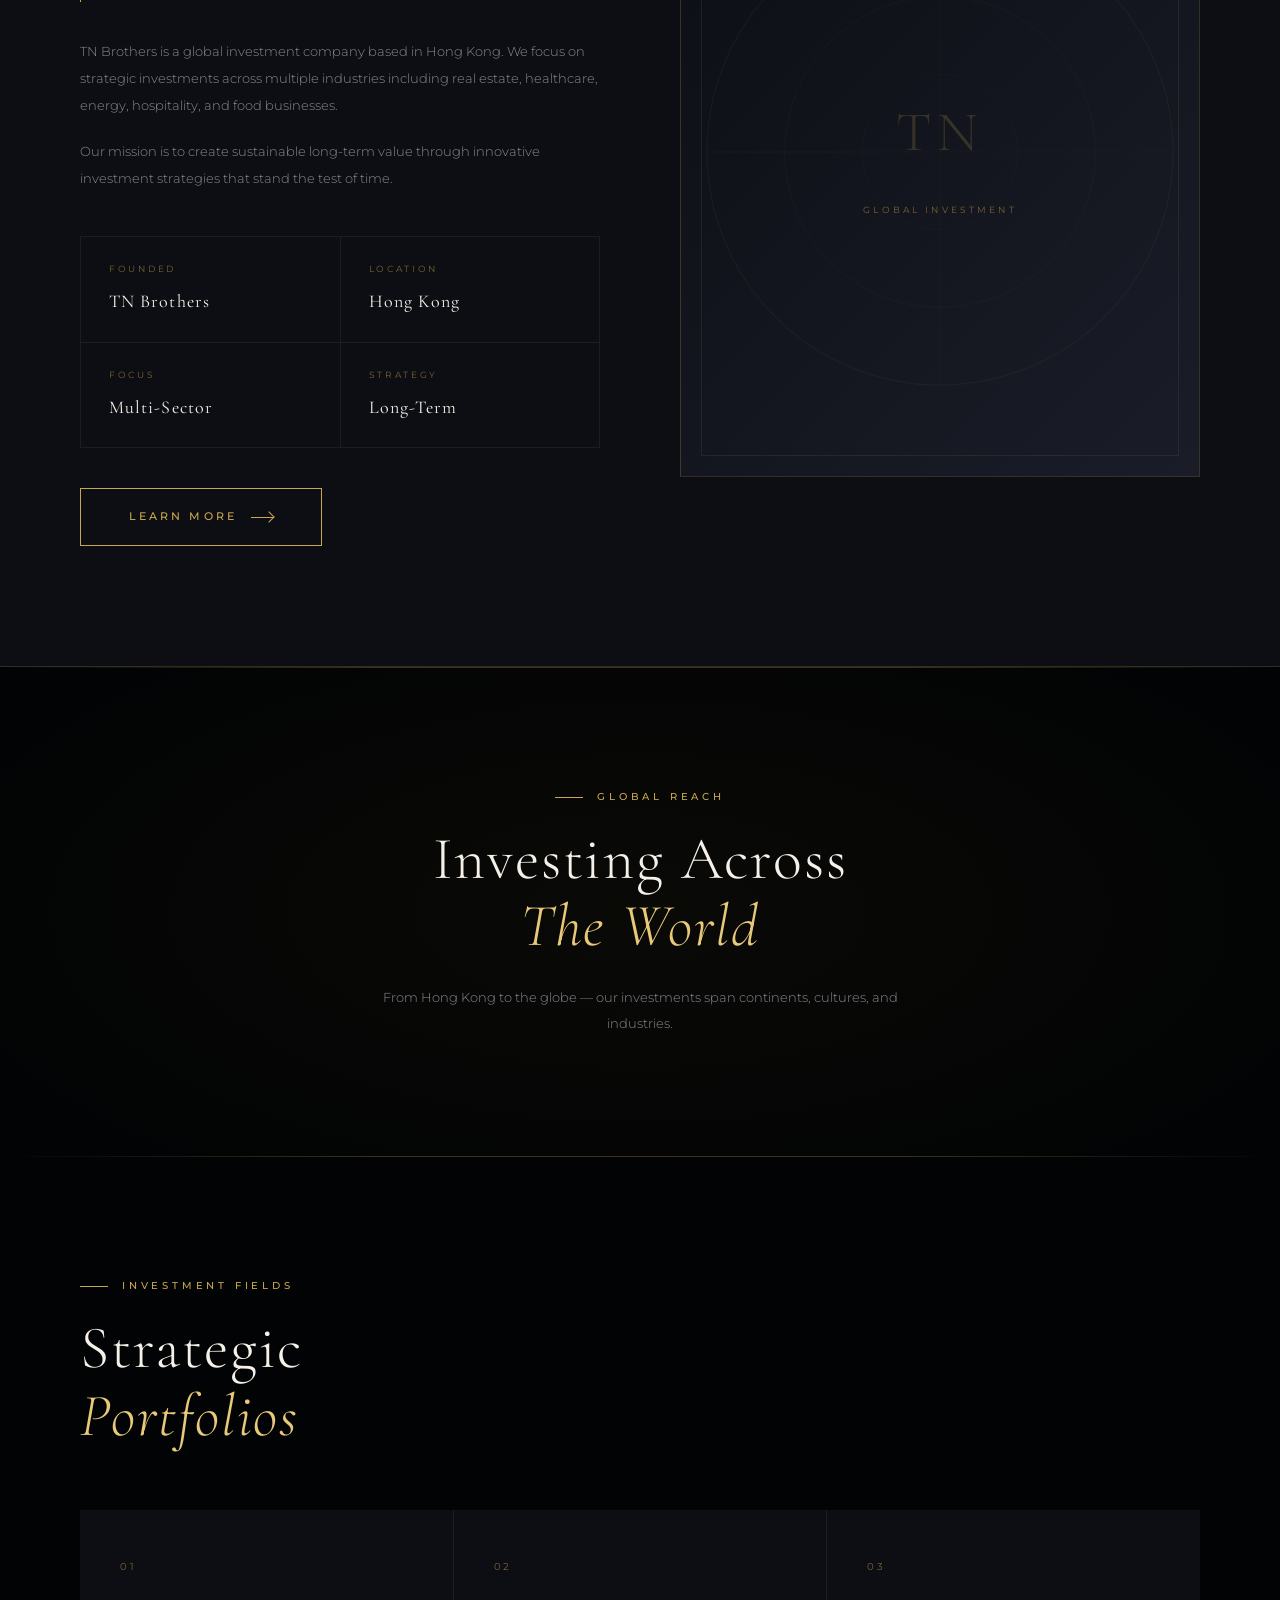
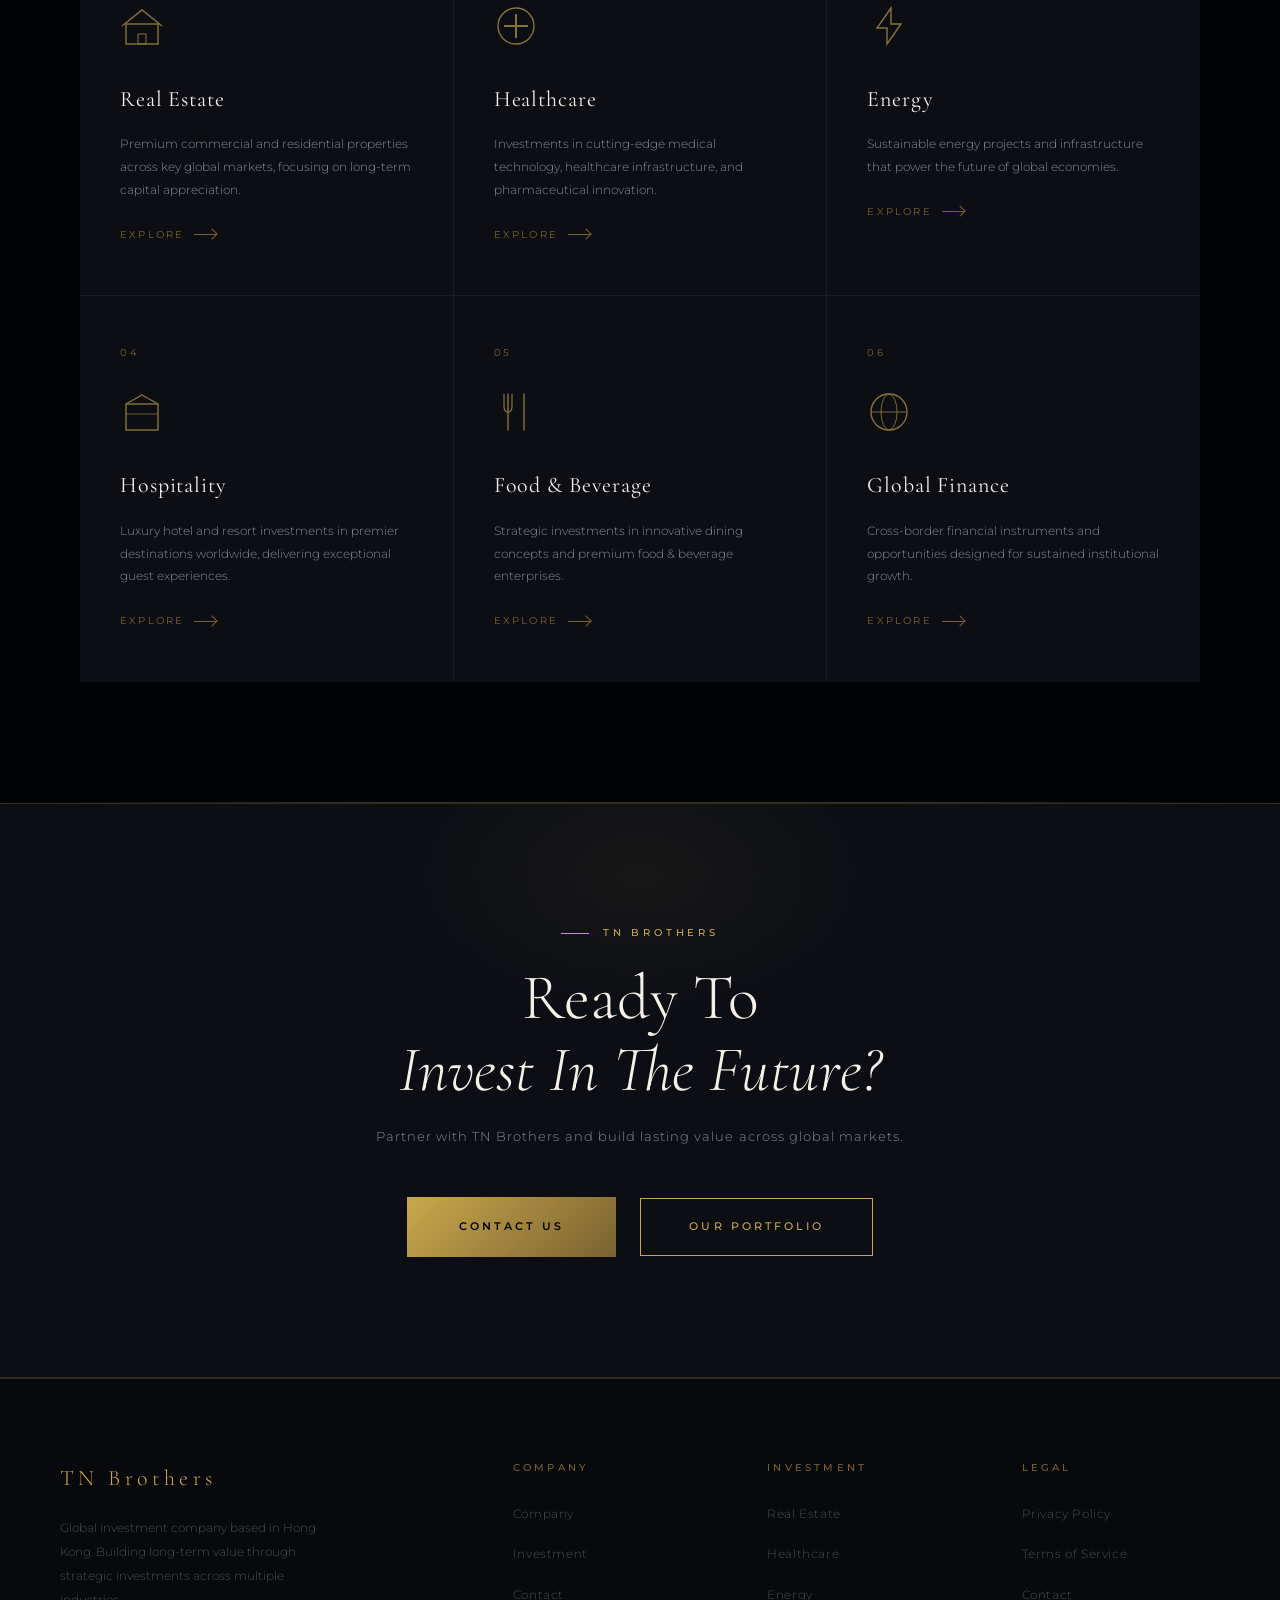
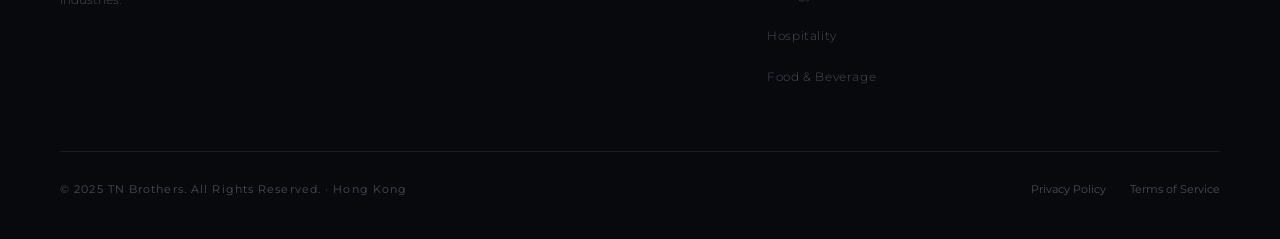
==== commit ace659a4: "Add files via upload" ====
--- a/index.html
+++ b/index.html
@@ -303,8 +303,8 @@
       <div class="footer-col">
         <h4 data-lang="footer_col3">Legal</h4>
         <ul>
-          <li><a href="#" data-lang="footer_privacy">Privacy Policy</a></li>
-          <li><a href="#" data-lang="footer_terms">Terms of Service</a></li>
+          <li><a href="privacy.html" data-lang="footer_privacy">Privacy Policy</a></li>
+          <li><a href="terms.html" data-lang="footer_terms">Terms of Service</a></li>
           <li><a href="contact.html" data-lang="nav_contact">Contact</a></li>
         </ul>
       </div>
@@ -312,8 +312,8 @@
     <div class="footer-bottom">
       <p class="footer-copy" data-lang="footer_copy">© 2025 TN Brothers. All Rights Reserved. · Hong Kong</p>
       <div class="footer-legal">
-        <a href="#" data-lang="footer_privacy">Privacy Policy</a>
-        <a href="#" data-lang="footer_terms">Terms of Service</a>
+        <a href="privacy.html" data-lang="footer_privacy">Privacy Policy</a>
+        <a href="terms.html" data-lang="footer_terms">Terms of Service</a>
       </div>
     </div>
   </div>
--- a/style.css
+++ b/style.css
@@ -1355,3 +1355,190 @@
   /* ローディング */
   .loading-logo { font-size: 30px; }
 }
+
+/* ============================================================
+   UPGRADE v2 - 追加スタイル（EN/JP切替・エフェクト強化）
+   ============================================================ */
+
+/* ── 言語切替ボタン ── */
+.lang-switch {
+  display: flex;
+  gap: 4px;
+  align-items: center;
+}
+
+.lang-btn {
+  background: none;
+  border: 1px solid transparent;
+  color: var(--color-silver-dim);
+  font-family: var(--font-body);
+  font-size: 10px;
+  font-weight: 600;
+  letter-spacing: 0.18em;
+  padding: 5px 10px;
+  cursor: pointer;
+  transition: all 0.3s ease;
+  border-radius: var(--radius);
+}
+
+.lang-btn.active {
+  border-color: var(--color-gold);
+  color: var(--color-gold);
+}
+
+.lang-btn:hover {
+  color: var(--color-gold-light);
+  border-color: rgba(201, 168, 76, 0.4);
+}
+
+/* ── ヒーロー動画背景 ── */
+.hero-video-wrap {
+  position: absolute;
+  inset: 0;
+  z-index: 0;
+  overflow: hidden;
+}
+
+/* 動画差し替え用（assets/videos/hero.mp4 を置いてコメントを外す） */
+.hero-video {
+  width: 100%;
+  height: 100%;
+  object-fit: cover;
+  opacity: 0.35;
+}
+
+/* グラデーション背景（動画がない場合のフォールバック） */
+.hero-bg {
+  position: absolute;
+  inset: 0;
+  background:
+    radial-gradient(ellipse 80% 60% at 55% 40%, rgba(201, 168, 76, 0.06), transparent 60%),
+    linear-gradient(160deg, #020810 0%, #040c18 50%, #020308 100%);
+}
+
+/* グリッドライン */
+.hero-grid {
+  position: absolute;
+  inset: 0;
+  z-index: 1;
+  background-image:
+    linear-gradient(rgba(201, 168, 76, 0.04) 1px, transparent 1px),
+    linear-gradient(90deg, rgba(201, 168, 76, 0.04) 1px, transparent 1px);
+  background-size: 80px 80px;
+  mask-image: radial-gradient(ellipse 70% 70% at 50% 40%, black 30%, transparent 100%);
+  -webkit-mask-image: radial-gradient(ellipse 70% 70% at 50% 40%, black 30%, transparent 100%);
+}
+
+/* ── カウンターセクション ── */
+.stats-section {
+  background: var(--color-black-card);
+  border-top: var(--border-gold);
+  border-bottom: var(--border-gold);
+  padding: 80px 60px;
+}
+
+.stats-inner {
+  max-width: var(--max-width);
+  margin: 0 auto;
+  display: grid;
+  grid-template-columns: repeat(4, 1fr);
+  gap: 0;
+}
+
+.stat-item {
+  padding: 36px;
+  text-align: center;
+  border-right: var(--border-gold);
+}
+
+.stat-item:last-child {
+  border-right: none;
+}
+
+.stat-number {
+  font-family: var(--font-display);
+  font-size: clamp(44px, 5vw, 68px);
+  font-weight: 300;
+  color: var(--color-gold);
+  display: block;
+  line-height: 1;
+  margin-bottom: 10px;
+}
+
+.stat-label {
+  font-size: 10px;
+  letter-spacing: 0.22em;
+  text-transform: uppercase;
+  color: var(--color-silver-dim);
+}
+
+/* ── フィールドカード ホバー光演出 ── */
+.field-card {
+  position: relative;
+  overflow: hidden;
+}
+
+.field-card::after {
+  content: '';
+  position: absolute;
+  width: 200px;
+  height: 200px;
+  background: radial-gradient(
+    circle at var(--mouse-x, 50%) var(--mouse-y, 50%),
+    rgba(201, 168, 76, 0.06),
+    transparent 60%
+  );
+  pointer-events: none;
+  top: 0;
+  left: 0;
+  right: 0;
+  bottom: 0;
+  width: 100%;
+  height: 100%;
+  opacity: 0;
+  transition: opacity 0.3s ease;
+}
+
+.field-card:hover::after {
+  opacity: 1;
+}
+
+/* ── ローディング hidden ── */
+#loading.hidden {
+  opacity: 0;
+  visibility: hidden;
+  pointer-events: none;
+}
+
+/* ── body フェード（言語切替用） ── */
+body {
+  transition: opacity 0.2s ease;
+}
+
+/* ── カウンターセクション レスポンシブ追加 ── */
+@media (max-width: 768px) {
+  .stats-inner {
+    grid-template-columns: repeat(2, 1fr);
+  }
+  .stat-item {
+    border-bottom: var(--border-gold);
+  }
+  .stat-item:nth-child(2) {
+    border-right: none;
+  }
+  .stats-section {
+    padding: 60px 24px;
+  }
+  .lang-switch {
+    display: none;
+  }
+}
+
+@media (max-width: 480px) {
+  .stats-inner {
+    grid-template-columns: 1fr;
+  }
+  .stat-item {
+    border-right: none;
+  }
+}
